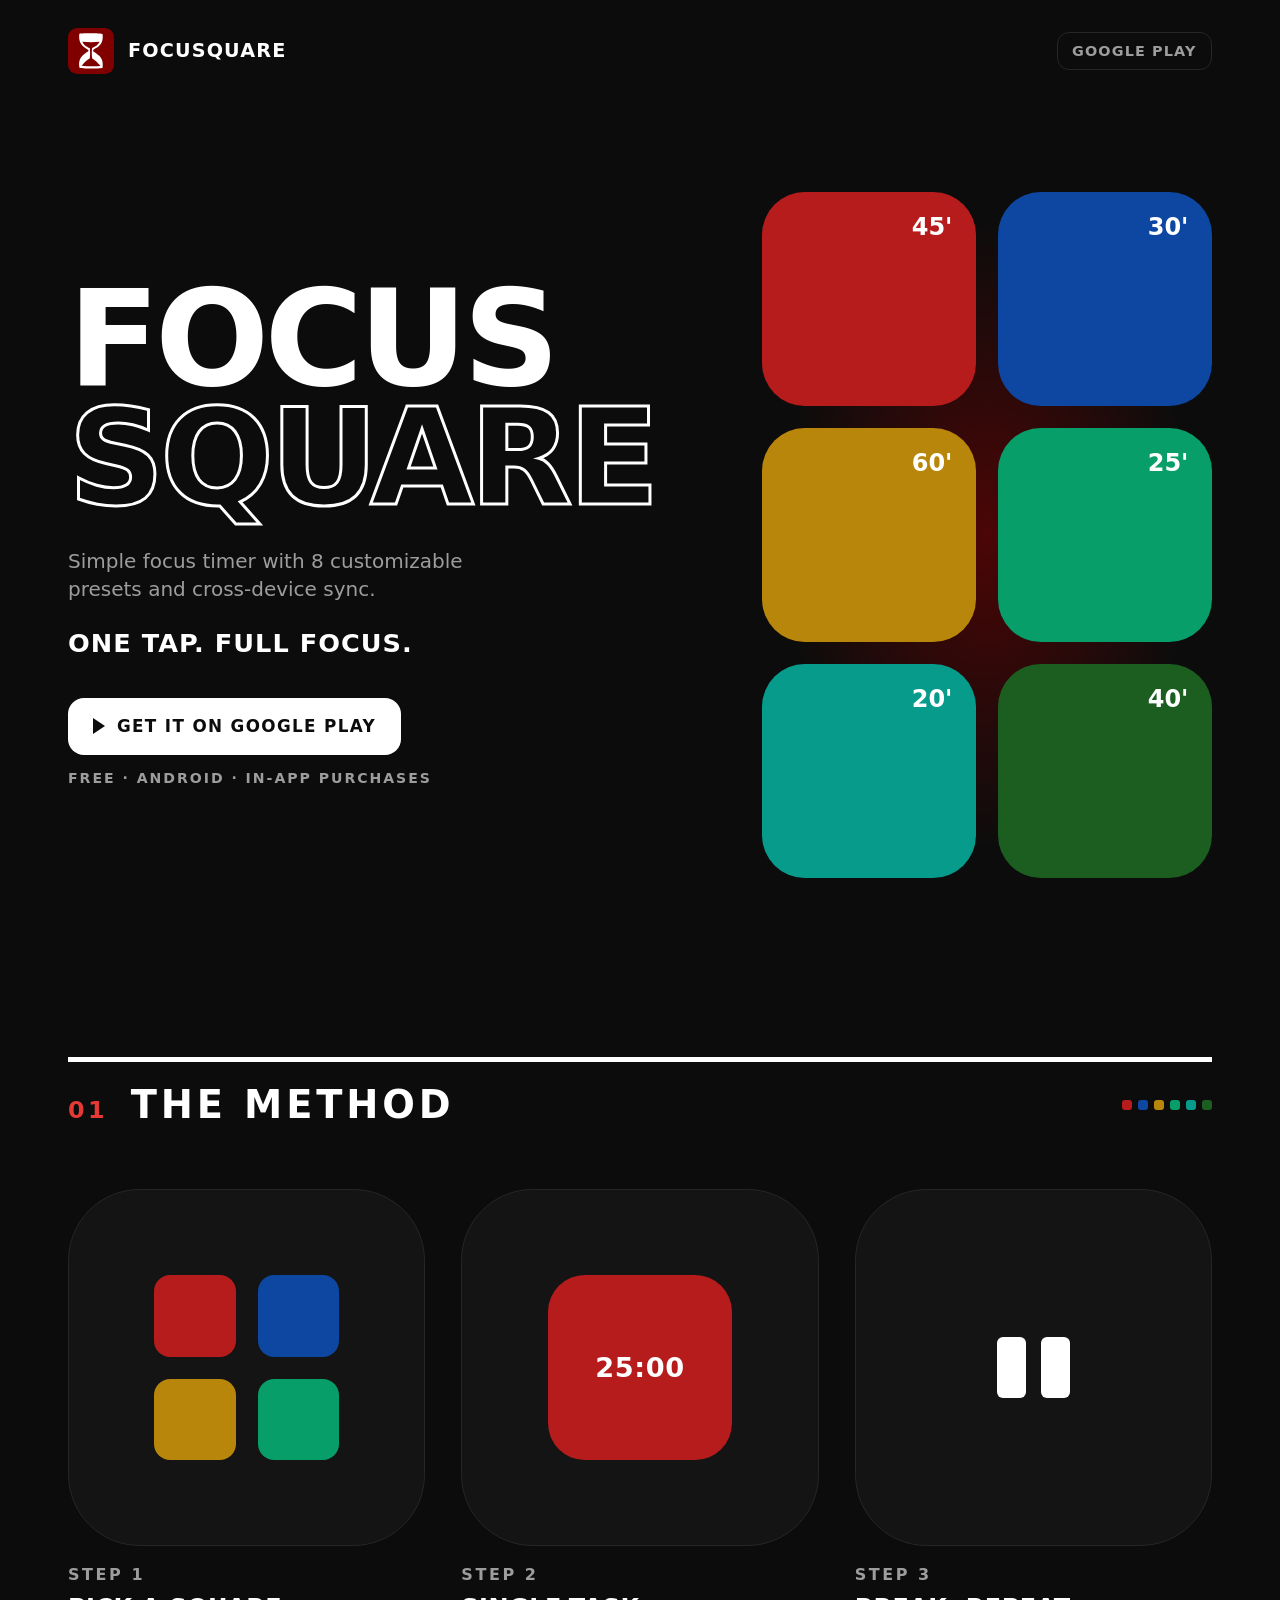
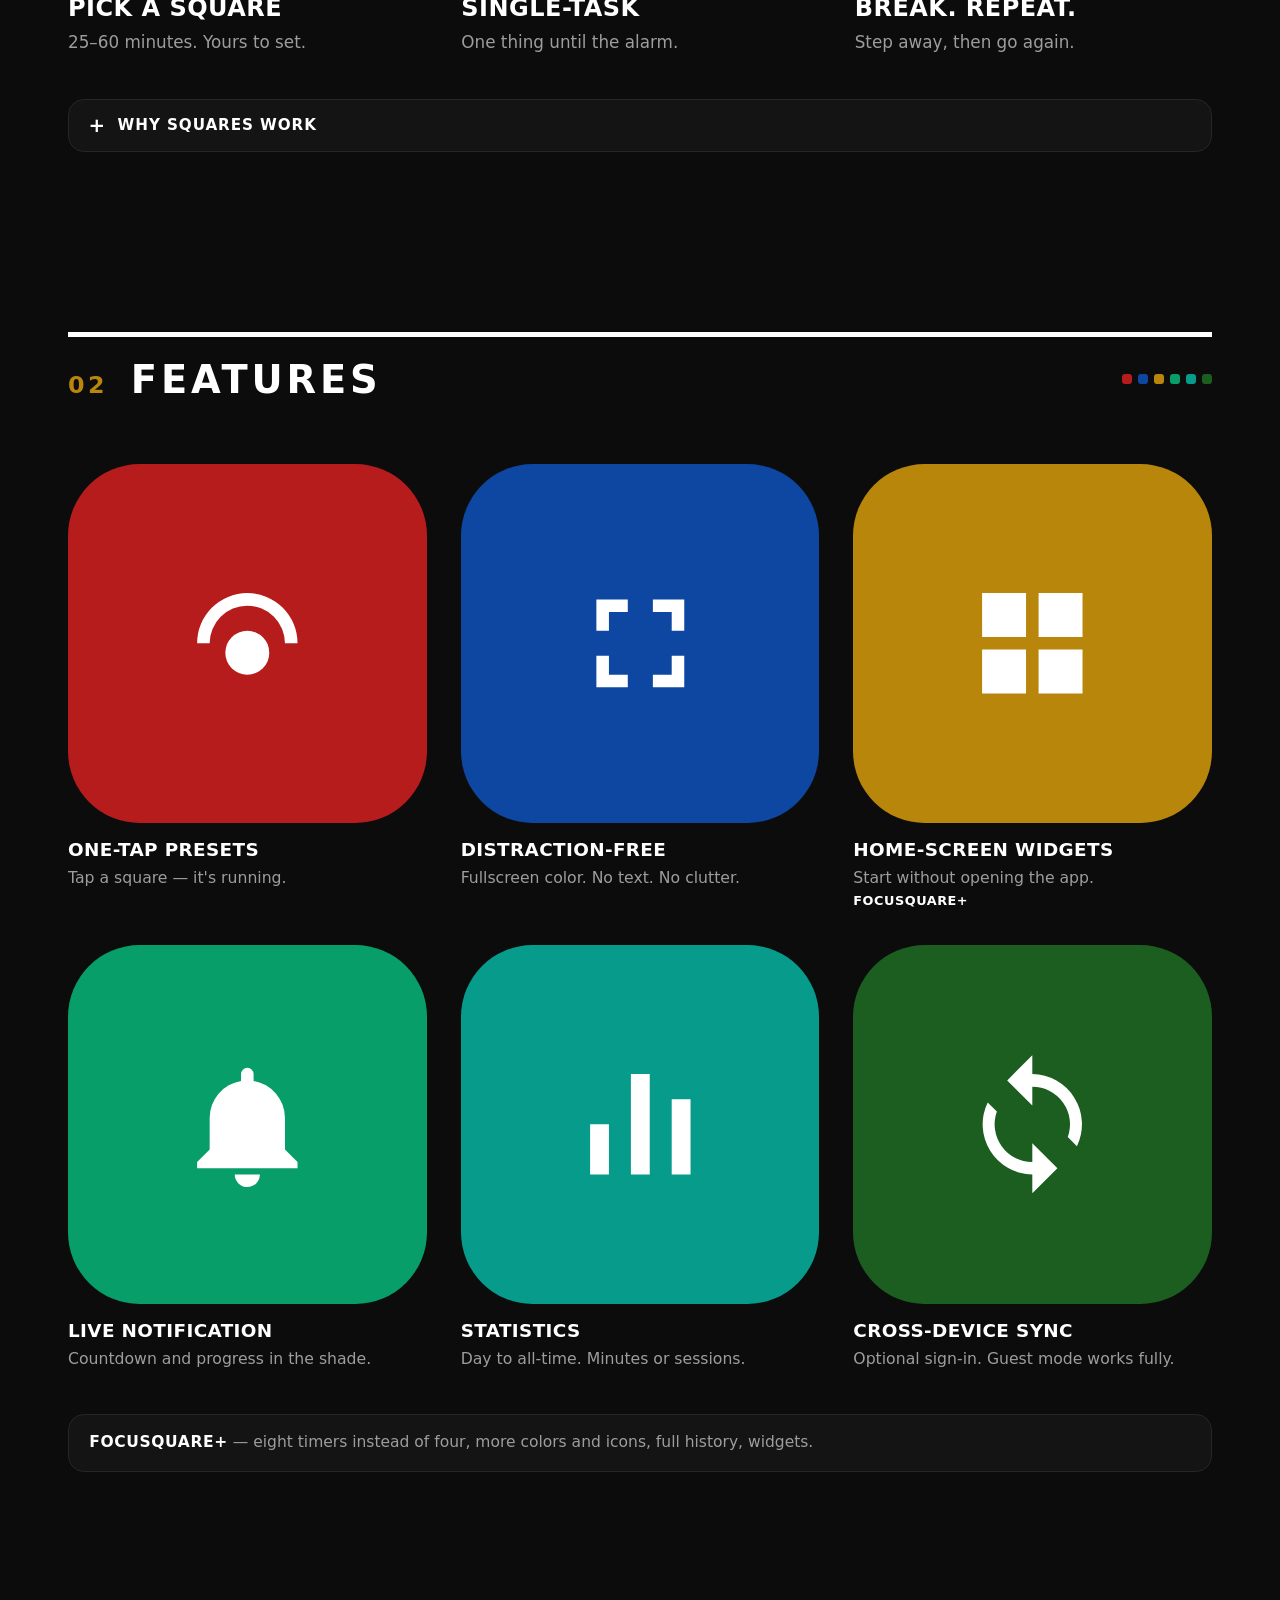
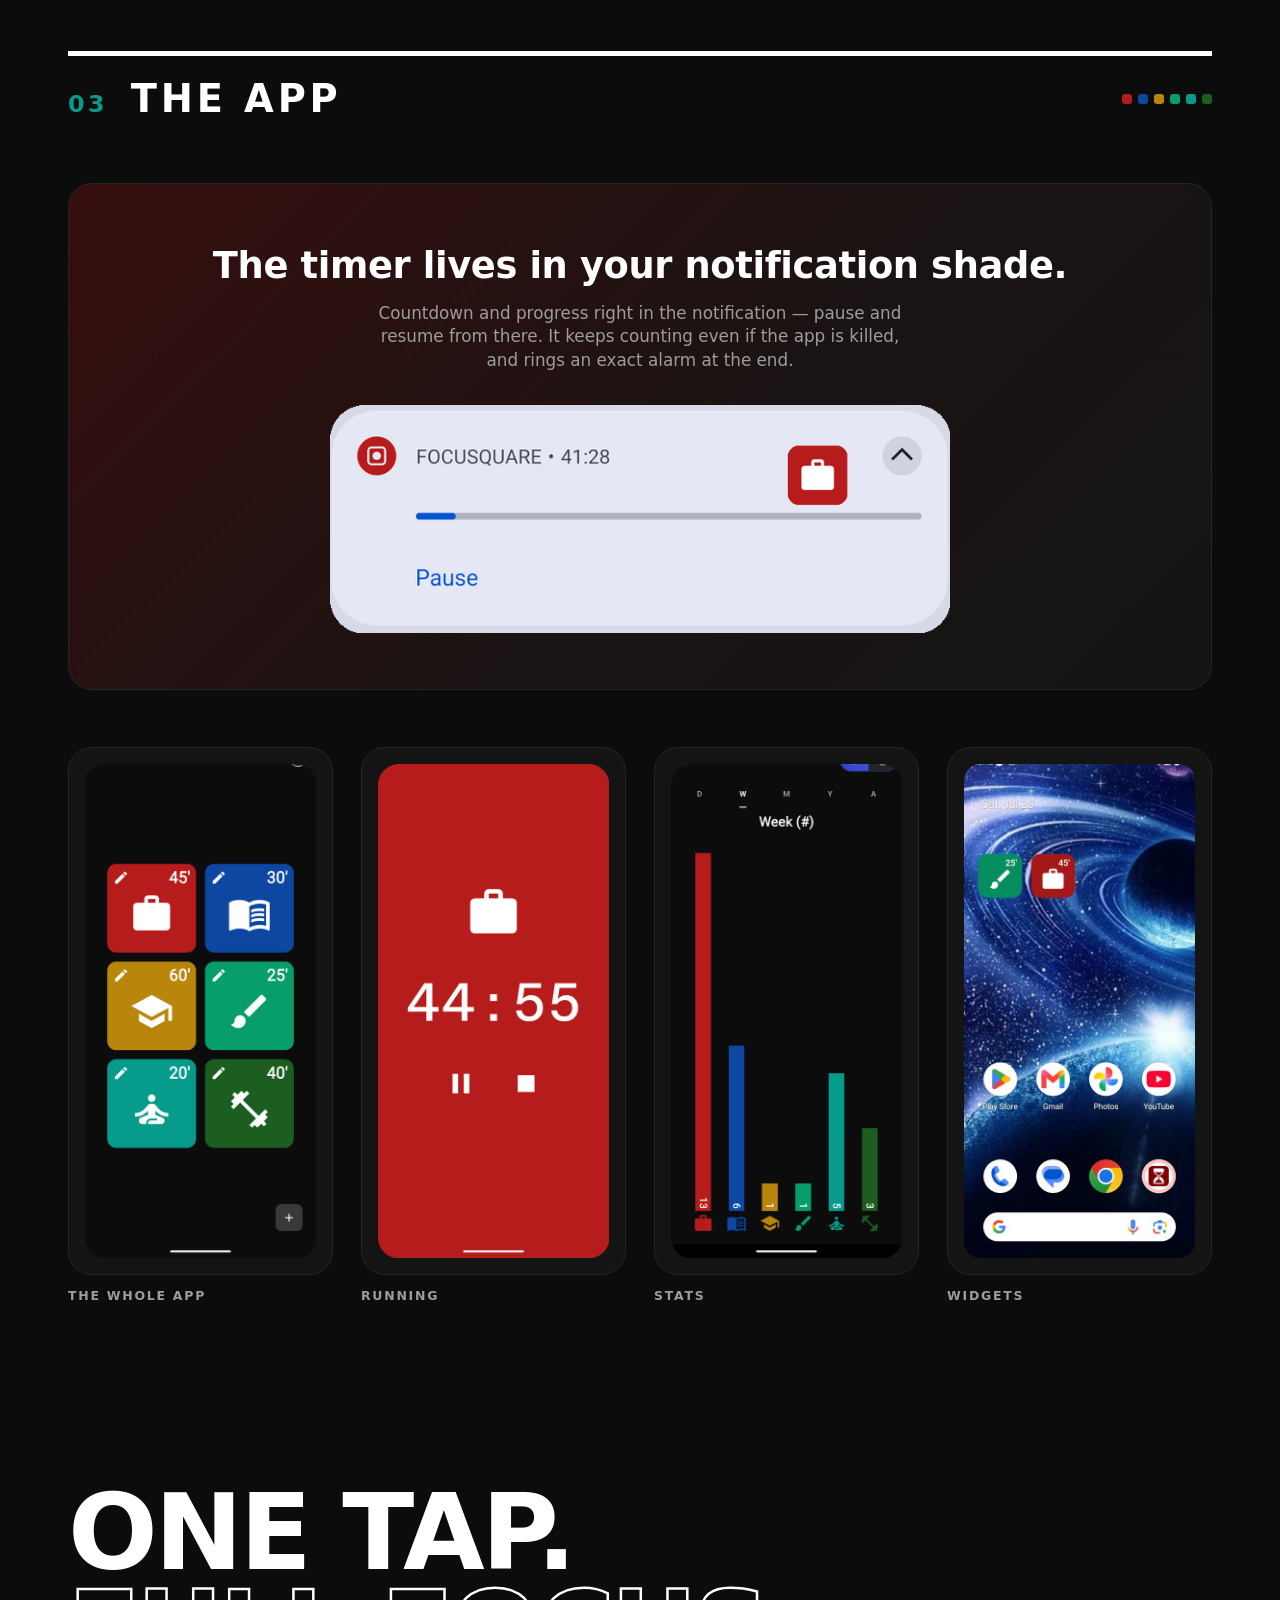
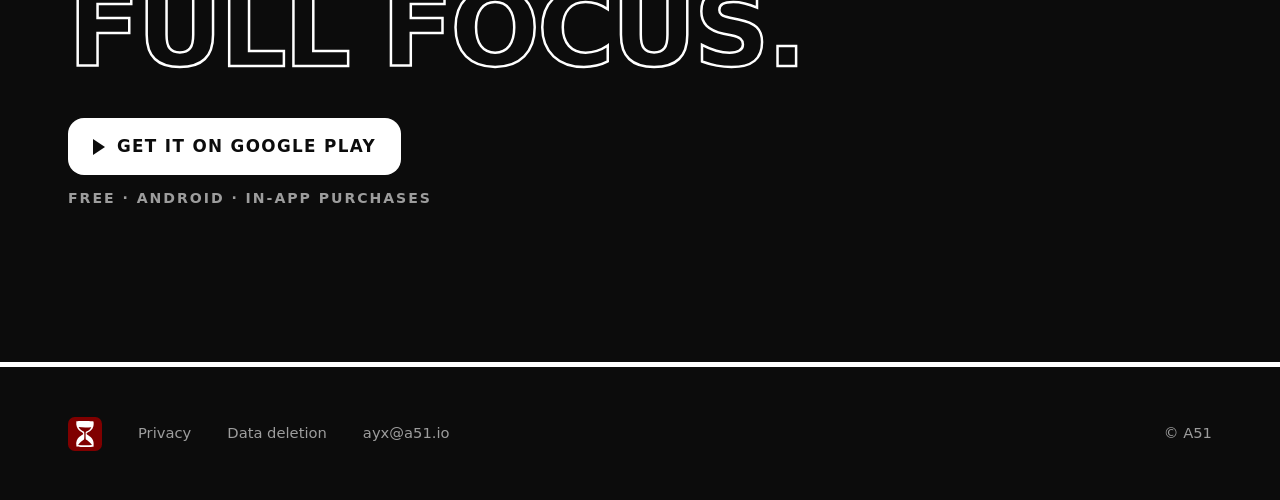
==== FOCUSQUARE/index.html @ 9d094fe7 "Add FOCUSQUARE landing page Dark, square-motif landing page at /FOCUSQUARE/: hero with the tile grid" ====
<!DOCTYPE html>
<html lang="en">
<head>
<meta charset="utf-8">
<meta name="viewport" content="width=device-width, initial-scale=1">
<title>FOCUSQUARE — focus timer</title>
<meta name="description" content="FOCUSQUARE — simple focus timer for Android with 8 customizable presets and cross-device sync. One tap. Full focus.">
<meta name="theme-color" content="#0C0C0C">
<meta property="og:title" content="FOCUSQUARE — focus timer">
<meta property="og:description" content="Simple focus timer with 8 customizable presets and cross-device sync. One tap. Full focus.">
<meta property="og:type" content="website">
<meta property="og:url" content="https://a51.io/FOCUSQUARE/">
<link rel="icon" href="FOCUSQUARE.svg">
<style>
:root{
  --bg:#0C0C0C;
  --maroon:#800000;
  --red:#B71C1C;
  --blue:#0D47A1;
  --gold:#B8860B;
  --green:#079E69;
  --teal:#079B8C;
  --dgreen:#1B5E20;
  --white:#FFFFFF;
  --gray:#9D9D9D;
  --line:#262626;
  --panel:#141414;
  --r:20%;
}
*{margin:0;padding:0;box-sizing:border-box}
html{scroll-behavior:smooth}
@media (prefers-reduced-motion:reduce){html{scroll-behavior:auto}}
html,body{overflow-x:hidden;overflow-x:clip}
body{
  background:var(--bg);
  color:var(--white);
  font-family:-apple-system,"Segoe UI",system-ui,Roboto,"Helvetica Neue",Arial,sans-serif;
  line-height:1.4;
  -webkit-font-smoothing:antialiased;
}
img{display:block;max-width:100%;height:auto}
a{color:inherit}
a:focus-visible,summary:focus-visible{outline:3px solid var(--white);outline-offset:3px;border-radius:4px}
.wrap{max-width:1240px;margin-inline:auto;padding-inline:clamp(20px,5vw,48px)}

/* ---------- header ---------- */
.top{display:flex;align-items:center;gap:14px;padding-block:clamp(16px,2.5vw,28px)}
.top img{width:clamp(38px,4vw,46px);height:auto}
.top .name{font-weight:900;letter-spacing:.06em;font-size:clamp(1rem,2vw,1.2rem)}
.top .toplink{margin-left:auto;color:var(--gray);text-decoration:none;font-weight:700;font-size:.9rem;letter-spacing:.08em;text-transform:uppercase;border:1px solid var(--line);border-radius:12px;padding:.55em 1em;white-space:nowrap}
.top .toplink:hover{color:var(--white);border-color:var(--white)}

/* ---------- hero ---------- */
.hero{display:grid;grid-template-columns:minmax(0,7fr) minmax(0,5fr);gap:clamp(28px,5vw,72px);align-items:center;padding-block:clamp(40px,7vw,110px)}
.hero h1{font-size:clamp(3.4rem,10.5vw,8.6rem);font-weight:900;line-height:.88;letter-spacing:-.035em;text-transform:uppercase}
.hero h1 .hollow{color:var(--white)}
@supports ((-webkit-text-stroke:2px #fff)){
  .hero h1 .hollow{color:transparent;-webkit-text-stroke:clamp(1.5px,.28vw,3px) var(--white)}
}
.tag{margin-top:clamp(18px,2.6vw,30px);color:var(--gray);font-size:clamp(1rem,1.6vw,1.25rem);max-width:34ch}
.pitch{margin-top:.9em;font-weight:900;text-transform:uppercase;letter-spacing:.04em;font-size:clamp(1.15rem,2.2vw,1.6rem)}
.play{display:inline-flex;align-items:center;gap:.7em;margin-top:clamp(22px,3vw,36px);background:var(--white);color:#0C0C0C;text-decoration:none;font-weight:900;text-transform:uppercase;letter-spacing:.08em;font-size:clamp(.92rem,1.4vw,1.05rem);padding:1em 1.5em;border-radius:16px}
.play .tri{width:0;height:0;border-left:.75em solid #0C0C0C;border-top:.48em solid transparent;border-bottom:.48em solid transparent}
.play:hover{background:var(--red);color:var(--white)}
.play:hover .tri{border-left-color:var(--white)}
.free{margin-top:14px;color:var(--gray);font-size:.88rem;letter-spacing:.14em;text-transform:uppercase;font-weight:700}

.hero-art{position:relative;display:grid;grid-template-columns:1fr 1fr;gap:clamp(12px,1.8vw,22px)}
.hero-art::before{content:"";position:absolute;inset:-14%;background:radial-gradient(closest-side,rgba(128,0,0,.55),transparent 72%);z-index:-1;pointer-events:none}
.hero-art .hsq{position:relative;aspect-ratio:1;border-radius:var(--r)}
.hero-art .hsq span{position:absolute;top:9%;right:11%;font-weight:800;font-size:clamp(1.2rem,2vw,1.5rem)}

/* generic colored square */
.c-red{background:var(--red)} .c-blue{background:var(--blue)} .c-gold{background:var(--gold)}
.c-green{background:var(--green)} .c-teal{background:var(--teal)} .c-dgreen{background:var(--dgreen)}
.c-maroon{background:var(--maroon)}

/* ---------- section kicker ---------- */
section{padding-block:clamp(48px,7vw,104px)}
.kicker{display:flex;align-items:baseline;gap:.6em;border-top:5px solid var(--white);padding-top:16px;margin-bottom:clamp(30px,4.5vw,60px);font-weight:900;text-transform:uppercase;letter-spacing:.1em;font-size:clamp(1.5rem,3.4vw,2.4rem)}
.kicker .n{font-size:.62em;letter-spacing:.14em}
/* text-only red: the tile red fails contrast at numeral size on this bg */
.n-red{color:#E53935} .n-gold{color:var(--gold)} .n-teal{color:var(--teal)}
.ticks{margin-left:auto;display:flex;gap:6px;align-self:center}
.ticks i{width:10px;height:10px;border-radius:3px;display:block}

/* ---------- method ---------- */
.steps{list-style:none;display:grid;grid-template-columns:repeat(3,minmax(0,1fr));gap:clamp(18px,3vw,36px)}
.step .art{aspect-ratio:1;border-radius:var(--r);background:var(--panel);border:1px solid var(--line);display:grid;place-items:center;margin-bottom:18px}
.step .mini{display:grid;grid-template-columns:1fr 1fr;gap:12%;width:52%;aspect-ratio:1}
.step .mini i{display:block;border-radius:var(--r);aspect-ratio:1}
.step .solo{width:52%;aspect-ratio:1;border-radius:var(--r);display:grid;place-items:center;font-weight:800;font-size:clamp(1.1rem,2.2vw,1.7rem);letter-spacing:.02em}
.step .pause{display:flex;gap:18%;width:24%;aspect-ratio:1.4;align-items:stretch;justify-content:center}
.step .pause i{display:block;width:34%;background:var(--white);border-radius:6px}
.step .num{color:var(--gray);font-weight:900;font-size:clamp(.85rem,1.3vw,1rem);letter-spacing:.16em}
.step h3{font-weight:900;text-transform:uppercase;font-size:clamp(1.15rem,2vw,1.5rem);letter-spacing:.02em;margin-top:.2em}
.step p{color:var(--gray);font-size:clamp(.95rem,1.4vw,1.05rem);margin-top:.35em}

/* details */
details{border:1px solid var(--line);border-radius:16px;margin-top:clamp(26px,4vw,44px);background:var(--panel)}
details summary{list-style:none;cursor:pointer;display:flex;align-items:center;gap:.7em;font-weight:800;text-transform:uppercase;letter-spacing:.06em;font-size:.95rem;padding:1em 1.2em}
details summary::-webkit-details-marker{display:none}
details summary::before{content:"+" / "";font-weight:900;font-size:1.3em;line-height:1;width:1em;text-align:center;flex:none}
details[open] summary::before{content:"\2212" / ""}
details .dbody{padding:0 1.2em 1.2em 3em;color:#A9A9A9;font-size:.97rem;max-width:70ch}

/* ---------- features ---------- */
.tiles{list-style:none;display:grid;grid-template-columns:repeat(3,minmax(0,1fr));gap:clamp(18px,3vw,34px)}
.tiles .sq{aspect-ratio:1;border-radius:var(--r);display:grid;place-items:center}
.tiles .sq svg{width:42%;height:42%;fill:var(--white)}
.tiles h3{font-weight:900;text-transform:uppercase;font-size:clamp(1rem,1.5vw,1.15rem);letter-spacing:.02em;margin-top:14px}
.tiles p{color:var(--gray);font-size:clamp(.9rem,1.3vw,.98rem);margin-top:.3em}
.tiles p strong{color:var(--white);font-weight:900;letter-spacing:.04em;font-size:.82em}
@media (prefers-reduced-motion:no-preference){
  .tiles .sq,.hero-art .hsq{transition:transform .18s ease}
  .feat:hover .sq,.hero-art .hsq:hover{transform:translateY(-5px)}
}
.plus{margin-top:clamp(26px,4vw,44px);border:1px solid var(--line);border-radius:16px;background:var(--panel);padding:1.1em 1.3em;color:var(--gray);font-size:.97rem}
.plus strong{color:var(--white);font-weight:900;letter-spacing:.04em}

/* ---------- notification band ---------- */
.band{border-radius:24px;background:linear-gradient(135deg,rgba(128,0,0,.32),rgba(128,0,0,.06) 55%,transparent),var(--panel);border:1px solid var(--line);padding:clamp(28px,4.5vw,56px);text-align:center;margin-bottom:clamp(30px,4.5vw,60px)}
.band h3{font-size:clamp(1.5rem,3.2vw,2.3rem);font-weight:900;letter-spacing:-.01em}
.band p{color:var(--gray);margin-top:.6em;font-size:clamp(.95rem,1.4vw,1.05rem);max-width:52ch;margin-inline:auto}
.band img{max-width:620px;width:100%;margin:clamp(20px,3vw,32px) auto 0;border-radius:16px}

/* ---------- screens ---------- */
.shots{display:grid;grid-template-columns:repeat(4,minmax(0,1fr));gap:clamp(14px,2.4vw,28px);align-items:start}
figure{margin:0}
.shot .panelbox{background:var(--panel);border:1px solid var(--line);border-radius:24px;padding:clamp(10px,1.4vw,16px)}
.shot img{width:100%;border-radius:16px;aspect-ratio:480/1026;object-fit:cover}
.shot figcaption{color:var(--gray);font-weight:800;text-transform:uppercase;letter-spacing:.14em;font-size:.78rem;margin-top:12px}

/* ---------- cta ---------- */
.cta h2{font-size:clamp(2.6rem,8.5vw,6.6rem);font-weight:900;line-height:.92;letter-spacing:-.03em;text-transform:uppercase}
.cta h2 .hollow{color:var(--white)}
@supports ((-webkit-text-stroke:2px #fff)){
  .cta h2 .hollow{color:transparent;-webkit-text-stroke:clamp(1.5px,.24vw,2.5px) var(--white)}
}
.cta .play{margin-top:clamp(24px,3.4vw,40px)}

/* ---------- footer ---------- */
footer{border-top:5px solid var(--white);padding-block:clamp(28px,4vw,48px);margin-top:clamp(30px,5vw,70px)}
footer .frow{display:flex;flex-wrap:wrap;align-items:center;gap:18px clamp(20px,3vw,36px)}
footer img{width:34px;height:auto}
footer a{color:var(--gray);text-decoration:none;font-size:.92rem;display:inline-block;padding-block:.55em}
footer a:hover{color:var(--white);text-decoration:underline}
footer .copy{margin-left:auto;color:var(--gray);font-size:.92rem}

/* ---------- responsive ---------- */
@media (max-width:900px){
  .hero{grid-template-columns:1fr;padding-block:clamp(28px,6vw,60px)}
  .hero-art{grid-template-columns:repeat(3,1fr)}
  .steps{grid-template-columns:1fr;gap:26px}
  .step{display:grid;grid-template-columns:110px 1fr;gap:18px;align-items:center}
  .step .art{margin-bottom:0}
  .tiles{grid-template-columns:repeat(2,minmax(0,1fr))}
  .shots{grid-template-columns:repeat(2,minmax(0,1fr))}
  .ticks{display:none}
}
@media (max-width:420px){
  .top .toplink{display:none}
}
</style>
</head>
<body>

<header class="wrap top">
  <img src="FOCUSQUARE.svg" alt="" width="46" height="46">
  <span class="name">FOCUSQUARE</span>
  <a class="toplink" href="https://play.google.com/store/apps/details?id=io.a51.focusquare">Google&nbsp;Play</a>
</header>

<main>

  <section class="wrap hero" aria-label="Introduction">
    <div>
      <h1>Focus<br><span class="hollow">Square</span></h1>
      <p class="tag">Simple focus timer with 8 customizable presets and cross-device sync.</p>
      <p class="pitch">One tap. Full focus.</p>
      <a class="play" href="https://play.google.com/store/apps/details?id=io.a51.focusquare"><span class="tri" aria-hidden="true"></span>Get it on Google&nbsp;Play</a>
      <p class="free">Free &middot; Android &middot; In&#8209;app purchases</p>
    </div>
    <div class="hero-art" aria-hidden="true">
      <div class="hsq c-red"><span>45'</span></div>
      <div class="hsq c-blue"><span>30'</span></div>
      <div class="hsq c-gold"><span>60'</span></div>
      <div class="hsq c-green"><span>25'</span></div>
      <div class="hsq c-teal"><span>20'</span></div>
      <div class="hsq c-dgreen"><span>40'</span></div>
    </div>
  </section>

  <section class="wrap" aria-labelledby="k-method">
    <h2 class="kicker" id="k-method"><span class="n n-red">01</span> The method
      <span class="ticks" aria-hidden="true"><i class="c-red"></i><i class="c-blue"></i><i class="c-gold"></i><i class="c-green"></i><i class="c-teal"></i><i class="c-dgreen"></i></span>
    </h2>
    <ol class="steps">
      <li class="step">
        <div class="art" aria-hidden="true">
          <div class="mini"><i class="c-red"></i><i class="c-blue"></i><i class="c-gold"></i><i class="c-green"></i></div>
        </div>
        <div>
          <span class="num">STEP 1</span>
          <h3>Pick a square</h3>
          <p>25–60 minutes. Yours to set.</p>
        </div>
      </li>
      <li class="step">
        <div class="art" aria-hidden="true">
          <div class="solo c-red">25:00</div>
        </div>
        <div>
          <span class="num">STEP 2</span>
          <h3>Single-task</h3>
          <p>One thing until the alarm.</p>
        </div>
      </li>
      <li class="step">
        <div class="art" aria-hidden="true">
          <div class="pause"><i></i><i></i></div>
        </div>
        <div>
          <span class="num">STEP 3</span>
          <h3>Break. Repeat.</h3>
          <p>Step away, then go again.</p>
        </div>
      </li>
    </ol>
    <details>
      <summary>Why squares work</summary>
      <div class="dbody">
        <p>A fixed square turns "work on it" into a commitment you can actually finish, and the countdown gives the session a tangible end. That end is what protects deep work — one task owns the square, everything else waits. Each completed square is also a recorded win, and the record adds up.</p>
      </div>
    </details>
  </section>

  <section class="wrap" aria-labelledby="k-features">
    <h2 class="kicker" id="k-features"><span class="n n-gold">02</span> Features
      <span class="ticks" aria-hidden="true"><i class="c-red"></i><i class="c-blue"></i><i class="c-gold"></i><i class="c-green"></i><i class="c-teal"></i><i class="c-dgreen"></i></span>
    </h2>
    <ul class="tiles">
      <li class="feat">
        <div class="sq c-red"><svg viewBox="0 0 24 24" aria-hidden="true"><circle cx="12" cy="13.5" r="3.5"/><path d="M12 4a8 8 0 0 1 8 8h-2a6 6 0 0 0-12 0H4a8 8 0 0 1 8-8z"/></svg></div>
        <h3>One-tap presets</h3>
        <p>Tap a square — it's running.</p>
      </li>
      <li class="feat">
        <div class="sq c-blue"><svg viewBox="0 0 24 24" aria-hidden="true"><path d="M7 14H5v5h5v-2H7v-3zm-2-4h2V7h3V5H5v5zm12 7h-3v2h5v-5h-2v3zM14 5v2h3v3h2V5h-5z"/></svg></div>
        <h3>Distraction-free</h3>
        <p>Fullscreen color. No text. No clutter.</p>
      </li>
      <li class="feat">
        <div class="sq c-gold"><svg viewBox="0 0 24 24" aria-hidden="true"><path d="M4 4h7v7H4zM13 4h7v7h-7zM4 13h7v7H4zM13 13h7v7h-7z"/></svg></div>
        <h3>Home-screen widgets</h3>
        <p>Start without opening the app. <strong>FOCUSQUARE+</strong></p>
      </li>
      <li class="feat">
        <div class="sq c-green"><svg viewBox="0 0 24 24" aria-hidden="true"><path d="M12 22a2 2 0 0 0 2-2h-4a2 2 0 0 0 2 2zm6-6v-5a6 6 0 0 0-5-5.91V4a1 1 0 1 0-2 0v1.09A6 6 0 0 0 6 11v5l-2 2v1h16v-1l-2-2z"/></svg></div>
        <h3>Live notification</h3>
        <p>Countdown and progress in the shade.</p>
      </li>
      <li class="feat">
        <div class="sq c-teal"><svg viewBox="0 0 24 24" aria-hidden="true"><path d="M4 12h3v8H4zM10.5 4h3v16h-3zM17 8h3v12h-3z"/></svg></div>
        <h3>Statistics</h3>
        <p>Day to all-time. Minutes or sessions.</p>
      </li>
      <li class="feat">
        <div class="sq c-dgreen"><svg viewBox="0 0 24 24" aria-hidden="true"><path d="M12 4V1L8 5l4 4V6a6 6 0 0 1 5.65 8.03l1.46 1.46A8 8 0 0 0 12 4zm0 14a6 6 0 0 1-5.65-8.03L4.89 8.51A8 8 0 0 0 12 20v3l4-4-4-4v3z"/></svg></div>
        <h3>Cross-device sync</h3>
        <p>Optional sign-in. Guest mode works fully.</p>
      </li>
    </ul>
    <p class="plus"><strong>FOCUSQUARE+</strong> — eight timers instead of four, more colors and icons, full history, widgets.</p>
  </section>

  <section class="wrap" aria-labelledby="k-app">
    <h2 class="kicker" id="k-app"><span class="n n-teal">03</span> The app
      <span class="ticks" aria-hidden="true"><i class="c-red"></i><i class="c-blue"></i><i class="c-gold"></i><i class="c-green"></i><i class="c-teal"></i><i class="c-dgreen"></i></span>
    </h2>
    <div class="band">
      <h3>The timer lives in your notification&nbsp;shade.</h3>
      <p>Countdown and progress right in the notification — pause and resume from there. It keeps counting even if the app is killed, and rings an exact alarm at the end.</p>
      <img src="img/shot-notification.png" width="720" height="265" alt="Live notification with a 41:28 countdown, progress bar and a Pause action">
    </div>
    <div class="shots">
      <figure class="shot">
        <div class="panelbox"><img src="img/shot-grid.png" width="480" height="1026" alt="App home screen: six colored timer squares labeled 45, 30, 60, 25, 20 and 40 minutes" loading="lazy"></div>
        <figcaption>The whole app</figcaption>
      </figure>
      <figure class="shot">
        <div class="panelbox"><img src="img/shot-timer.png" width="480" height="1026" alt="Fullscreen running timer: 44:55 in white on solid red, with pause and stop buttons" loading="lazy"></div>
        <figcaption>Running</figcaption>
      </figure>
      <figure class="shot">
        <div class="panelbox"><img src="img/shot-stats.png" width="480" height="1026" alt="Weekly statistics: bar chart with one colored bar per timer, showing completed sessions" loading="lazy"></div>
        <figcaption>Stats</figcaption>
      </figure>
      <figure class="shot">
        <div class="panelbox"><img src="img/shot-widgets.jpg" width="480" height="1066" alt="Android home screen with two FOCUSQUARE widgets: a green 25-minute and a red 45-minute square" loading="lazy"></div>
        <figcaption>Widgets</figcaption>
      </figure>
    </div>
  </section>

  <section class="wrap cta" aria-label="Download">
    <h2>One tap.<br><span class="hollow">Full focus.</span></h2>
    <a class="play" href="https://play.google.com/store/apps/details?id=io.a51.focusquare"><span class="tri" aria-hidden="true"></span>Get it on Google&nbsp;Play</a>
    <p class="free">Free &middot; Android &middot; In&#8209;app purchases</p>
  </section>

</main>

<footer>
  <div class="wrap frow">
    <img src="FOCUSQUARE.svg" alt="FOCUSQUARE logo" width="34" height="34">
    <a href="privacy.html">Privacy</a>
    <a href="data_deletion.html">Data deletion</a>
    <a href="mailto:ayx@a51.io">ayx@a51.io</a>
    <span class="copy">© <a href="https://a51.io">A51</a></span>
  </div>
</footer>

</body>
</html>
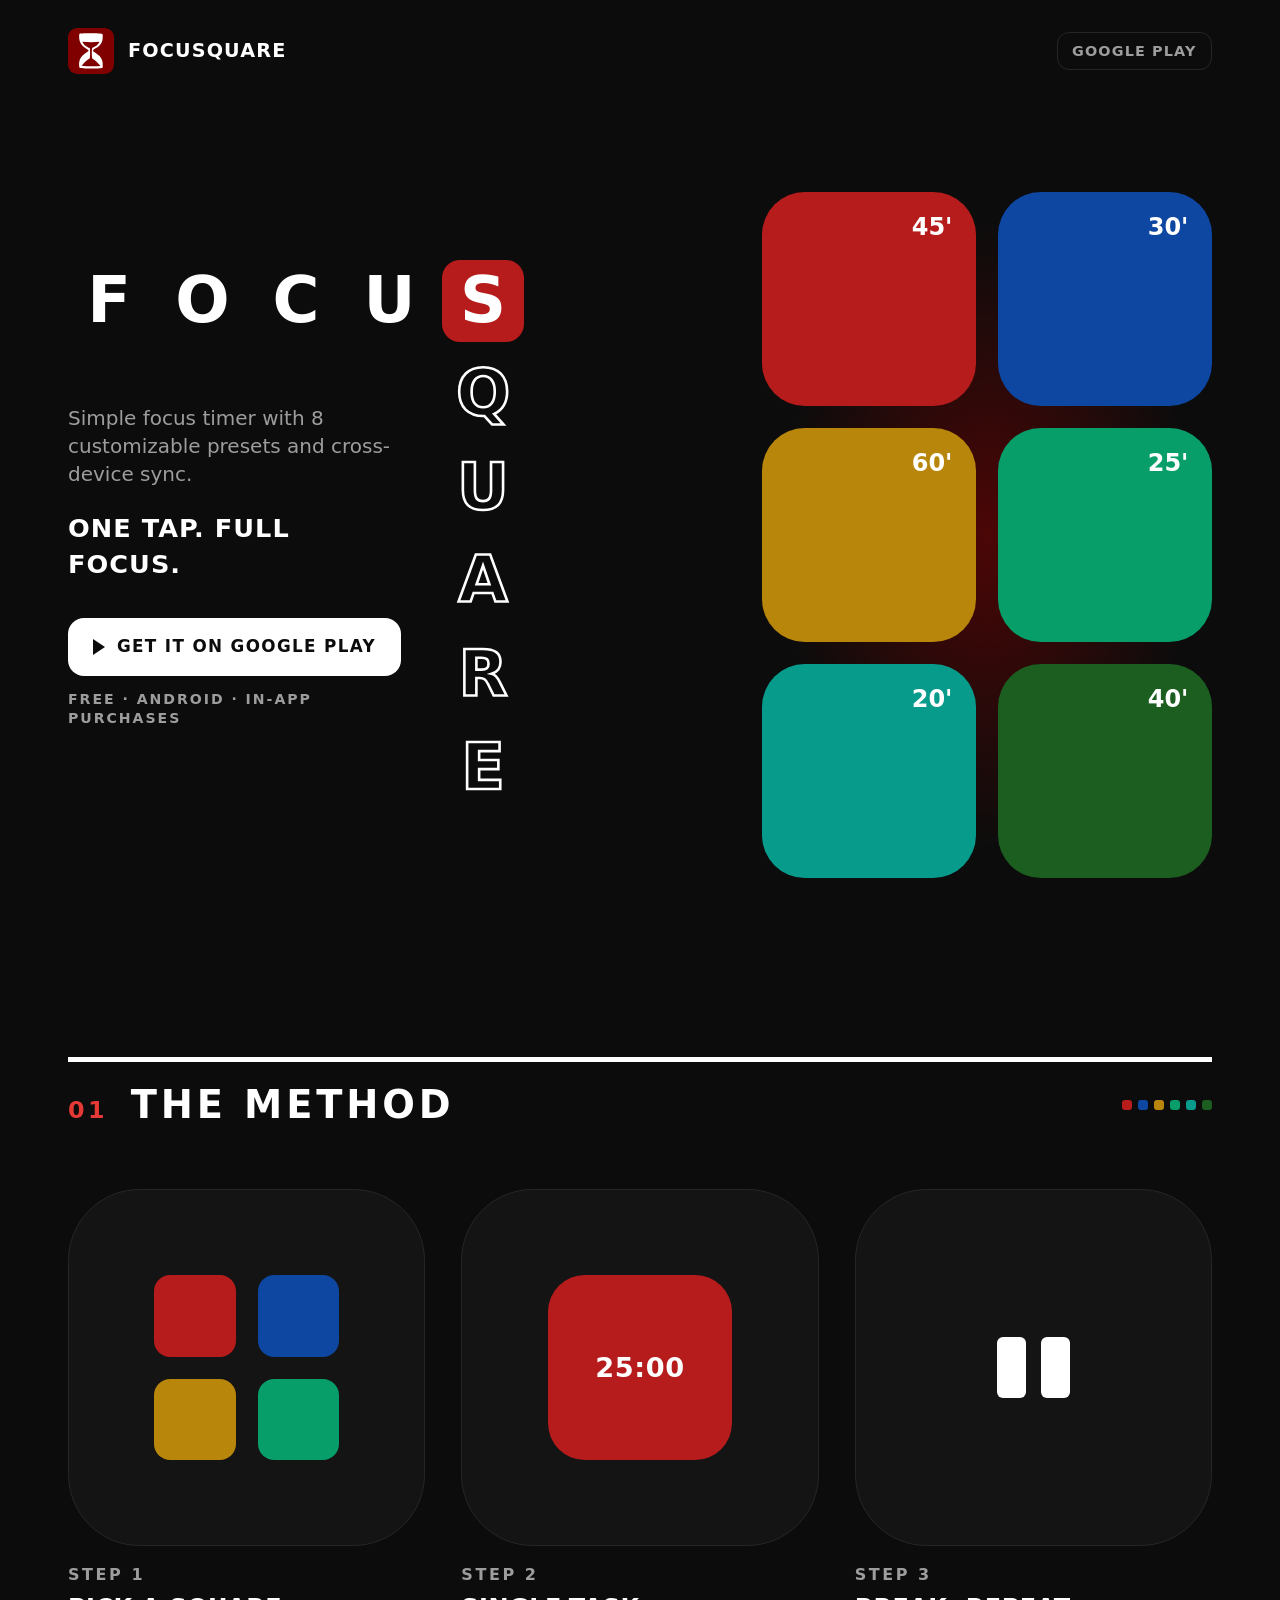
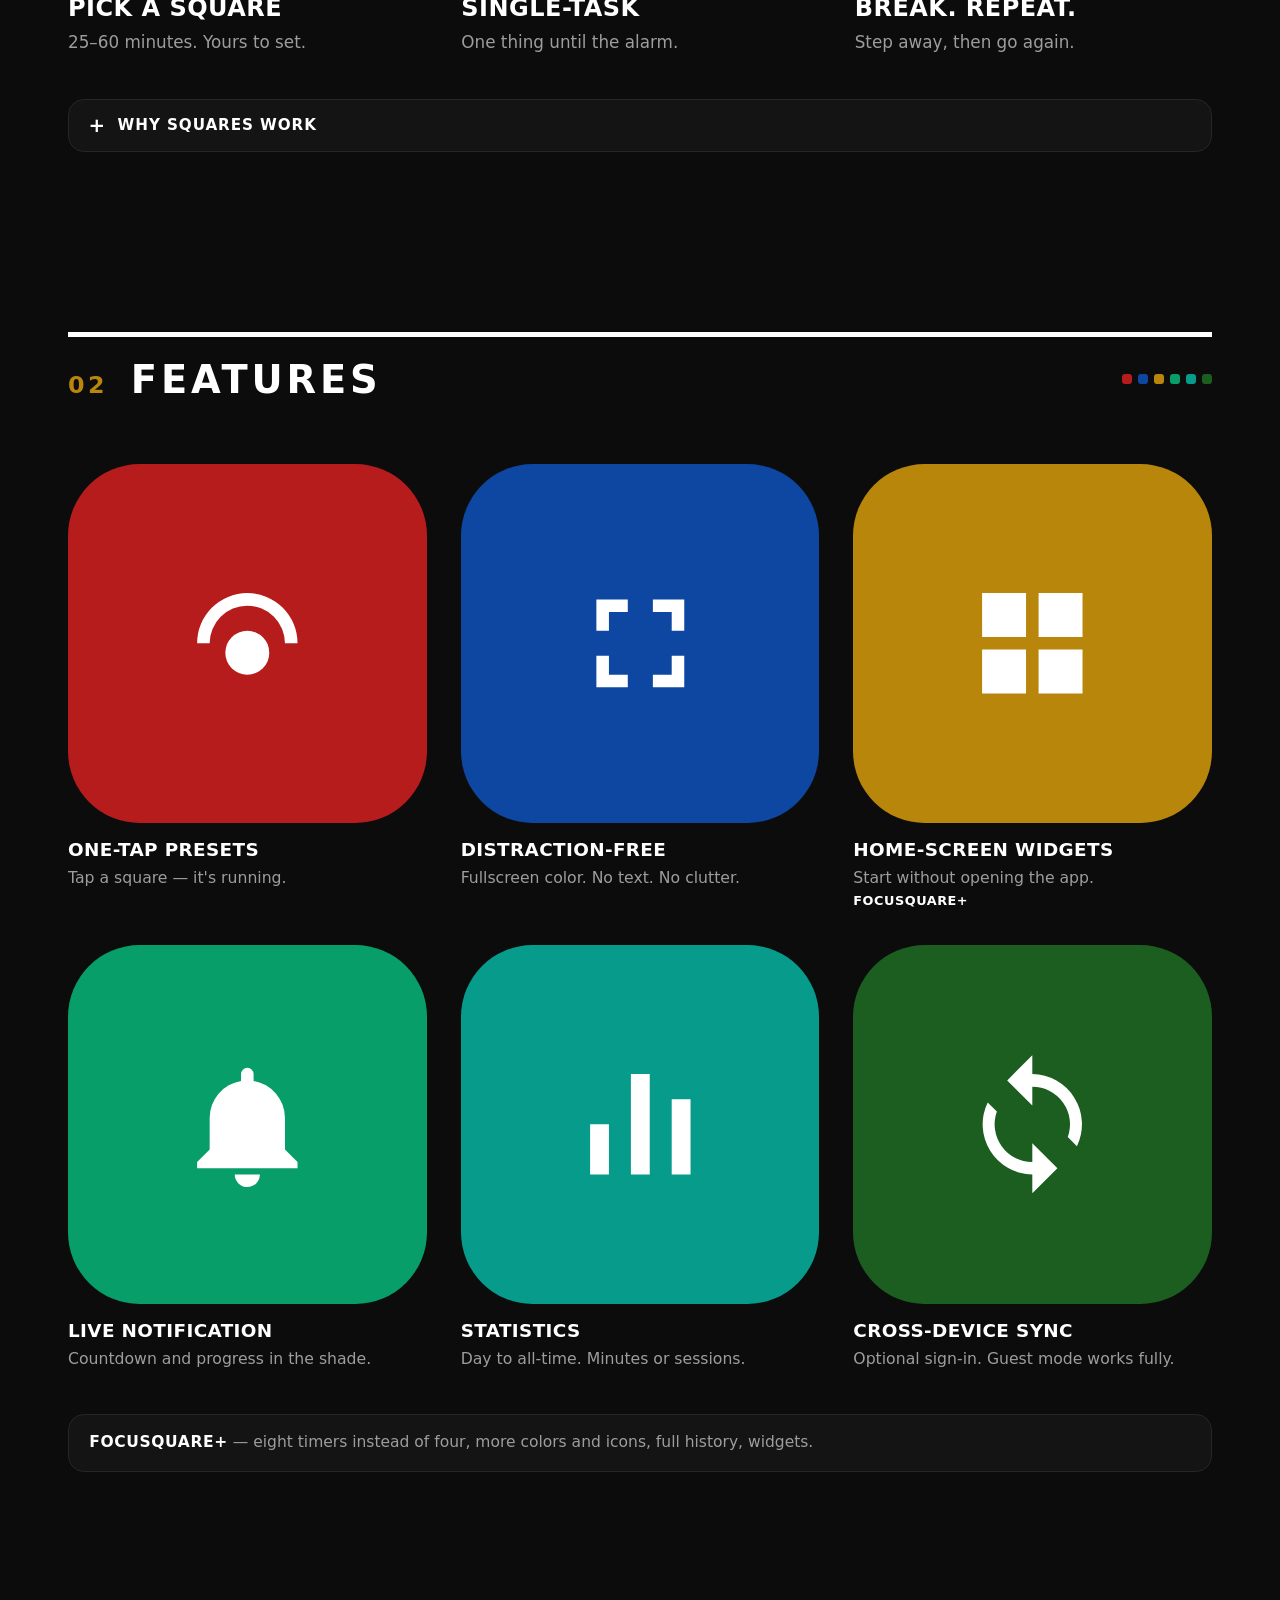
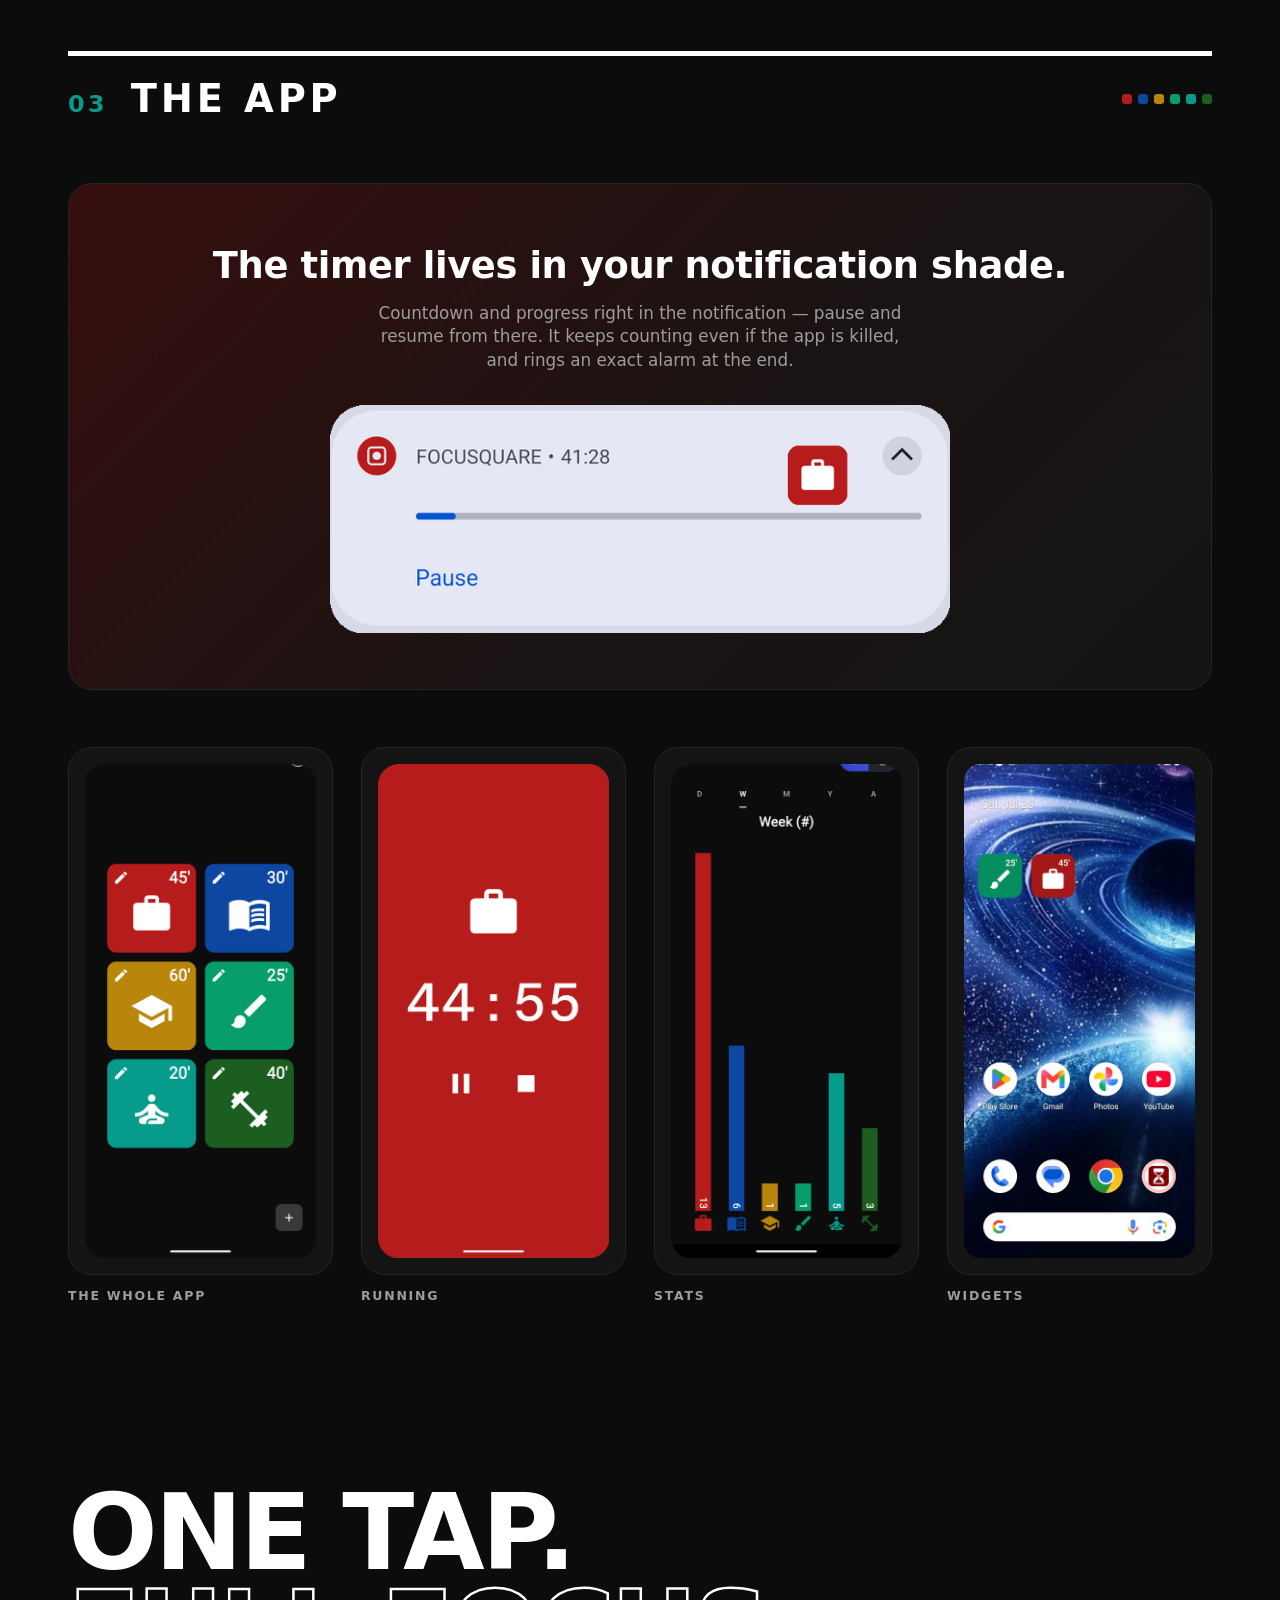
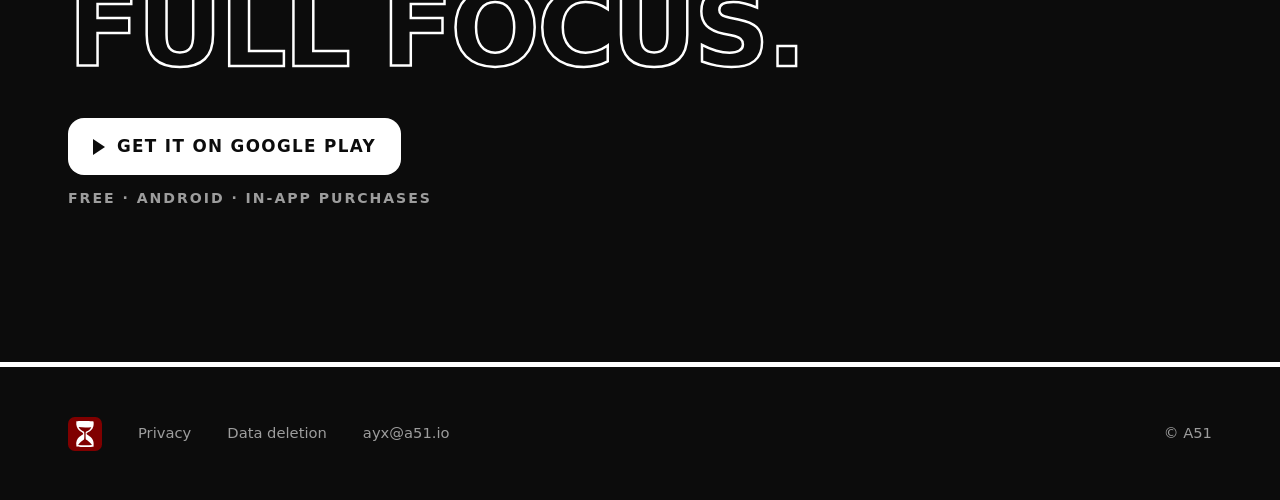
==== commit 744e8543: "Set the hero wordmark as a crossword: FOCUS across, SQUARE down The stacked FOCUS / SQUARE wordmark " ====
--- a/FOCUSQUARE/index.html
+++ b/FOCUSQUARE/index.html
@@ -52,11 +52,19 @@
 
 /* ---------- hero ---------- */
 .hero{display:grid;grid-template-columns:minmax(0,7fr) minmax(0,5fr);gap:clamp(28px,5vw,72px);align-items:center;padding-block:clamp(40px,7vw,110px)}
-.hero h1{font-size:clamp(3.4rem,10.5vw,8.6rem);font-weight:900;line-height:.88;letter-spacing:-.035em;text-transform:uppercase}
-.hero h1 .hollow{color:var(--white)}
+/* Crossword wordmark: FOCUS across, SQUARE down, sharing the S (in a red
+   app-style tile). The tagline and CTA fill the hole left of the vertical
+   word — .heroLeft owns the grid, the h1 contributes its letter cells via
+   display:contents, and .heroCopy occupies columns 1-4 under row 1. */
+.heroLeft{--cell:clamp(48px,7vw,82px);--cgap:clamp(6px,.9vw,12px);display:grid;grid-template-columns:repeat(5,var(--cell));grid-auto-rows:var(--cell);gap:var(--cgap)}
+.xword{display:contents}
+.xword b{font-weight:900;font-size:calc(var(--cell)*.78);line-height:1;display:grid;place-items:center;color:var(--white)}
+.xword .s{background:var(--red);border-radius:22%}
+.xword .q{grid-column:5}
 @supports ((-webkit-text-stroke:2px #fff)){
-  .hero h1 .hollow{color:transparent;-webkit-text-stroke:clamp(1.5px,.28vw,3px) var(--white)}
-}
+  .xword .q{color:transparent;-webkit-text-stroke:max(1.5px,calc(var(--cell)*.032)) var(--white)}
+}
+.heroCopy{grid-column:1/5;grid-row:2/7;align-self:start;padding-top:clamp(10px,1.6vw,26px);padding-right:clamp(8px,1.4vw,22px)}
 .tag{margin-top:clamp(18px,2.6vw,30px);color:var(--gray);font-size:clamp(1rem,1.6vw,1.25rem);max-width:34ch}
 .pitch{margin-top:.9em;font-weight:900;text-transform:uppercase;letter-spacing:.04em;font-size:clamp(1.15rem,2.2vw,1.6rem)}
 .play{display:inline-flex;align-items:center;gap:.7em;margin-top:clamp(22px,3vw,36px);background:var(--white);color:#0C0C0C;text-decoration:none;font-weight:900;text-transform:uppercase;letter-spacing:.08em;font-size:clamp(.92rem,1.4vw,1.05rem);padding:1em 1.5em;border-radius:16px}
@@ -150,6 +158,9 @@
 /* ---------- responsive ---------- */
 @media (max-width:900px){
   .hero{grid-template-columns:1fr;padding-block:clamp(28px,6vw,60px)}
+  /* Stacked hero: letter cells scale to the content width, so the copy
+     hole beside the vertical word stays wide enough to read in. */
+  .heroLeft{--cell:min(82px,calc((100vw - 2*clamp(20px,5vw,48px) - 4*var(--cgap))/5))}
   .hero-art{grid-template-columns:repeat(3,1fr)}
   .steps{grid-template-columns:1fr;gap:26px}
   .step{display:grid;grid-template-columns:110px 1fr;gap:18px;align-items:center}
@@ -174,12 +185,14 @@
 <main>
 
   <section class="wrap hero" aria-label="Introduction">
-    <div>
-      <h1>Focus<br><span class="hollow">Square</span></h1>
-      <p class="tag">Simple focus timer with 8 customizable presets and cross-device sync.</p>
-      <p class="pitch">One tap. Full focus.</p>
-      <a class="play" href="https://play.google.com/store/apps/details?id=io.a51.focusquare"><span class="tri" aria-hidden="true"></span>Get it on Google&nbsp;Play</a>
-      <p class="free">Free &middot; Android &middot; In&#8209;app purchases</p>
+    <div class="heroLeft">
+      <h1 class="xword" aria-label="FOCUSQUARE"><b aria-hidden="true">F</b><b aria-hidden="true">O</b><b aria-hidden="true">C</b><b aria-hidden="true">U</b><b class="s" aria-hidden="true">S</b><b class="q" aria-hidden="true">Q</b><b class="q" aria-hidden="true">U</b><b class="q" aria-hidden="true">A</b><b class="q" aria-hidden="true">R</b><b class="q" aria-hidden="true">E</b></h1>
+      <div class="heroCopy">
+        <p class="tag">Simple focus timer with 8 customizable presets and cross-device sync.</p>
+        <p class="pitch">One tap. Full focus.</p>
+        <a class="play" href="https://play.google.com/store/apps/details?id=io.a51.focusquare"><span class="tri" aria-hidden="true"></span>Get it on Google&nbsp;Play</a>
+        <p class="free">Free &middot; Android &middot; In&#8209;app purchases</p>
+      </div>
     </div>
     <div class="hero-art" aria-hidden="true">
       <div class="hsq c-red"><span>45'</span></div>
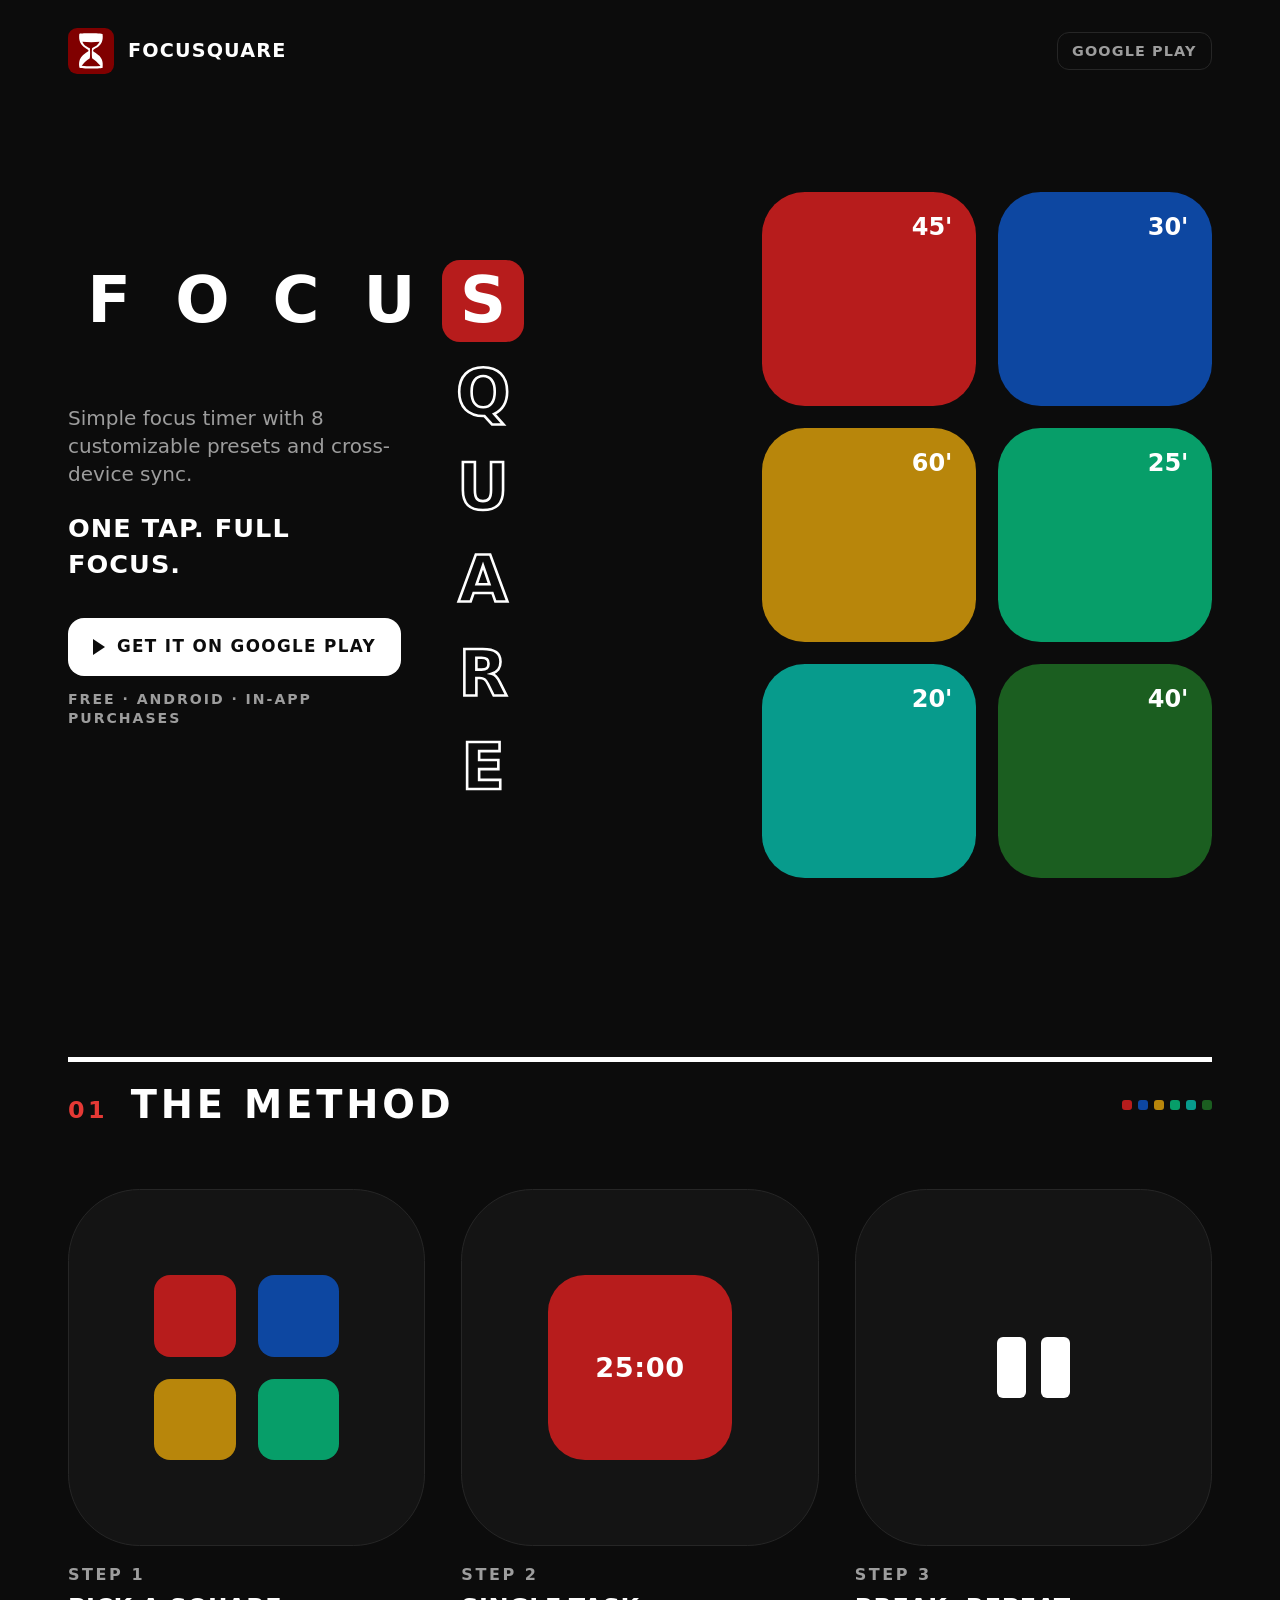
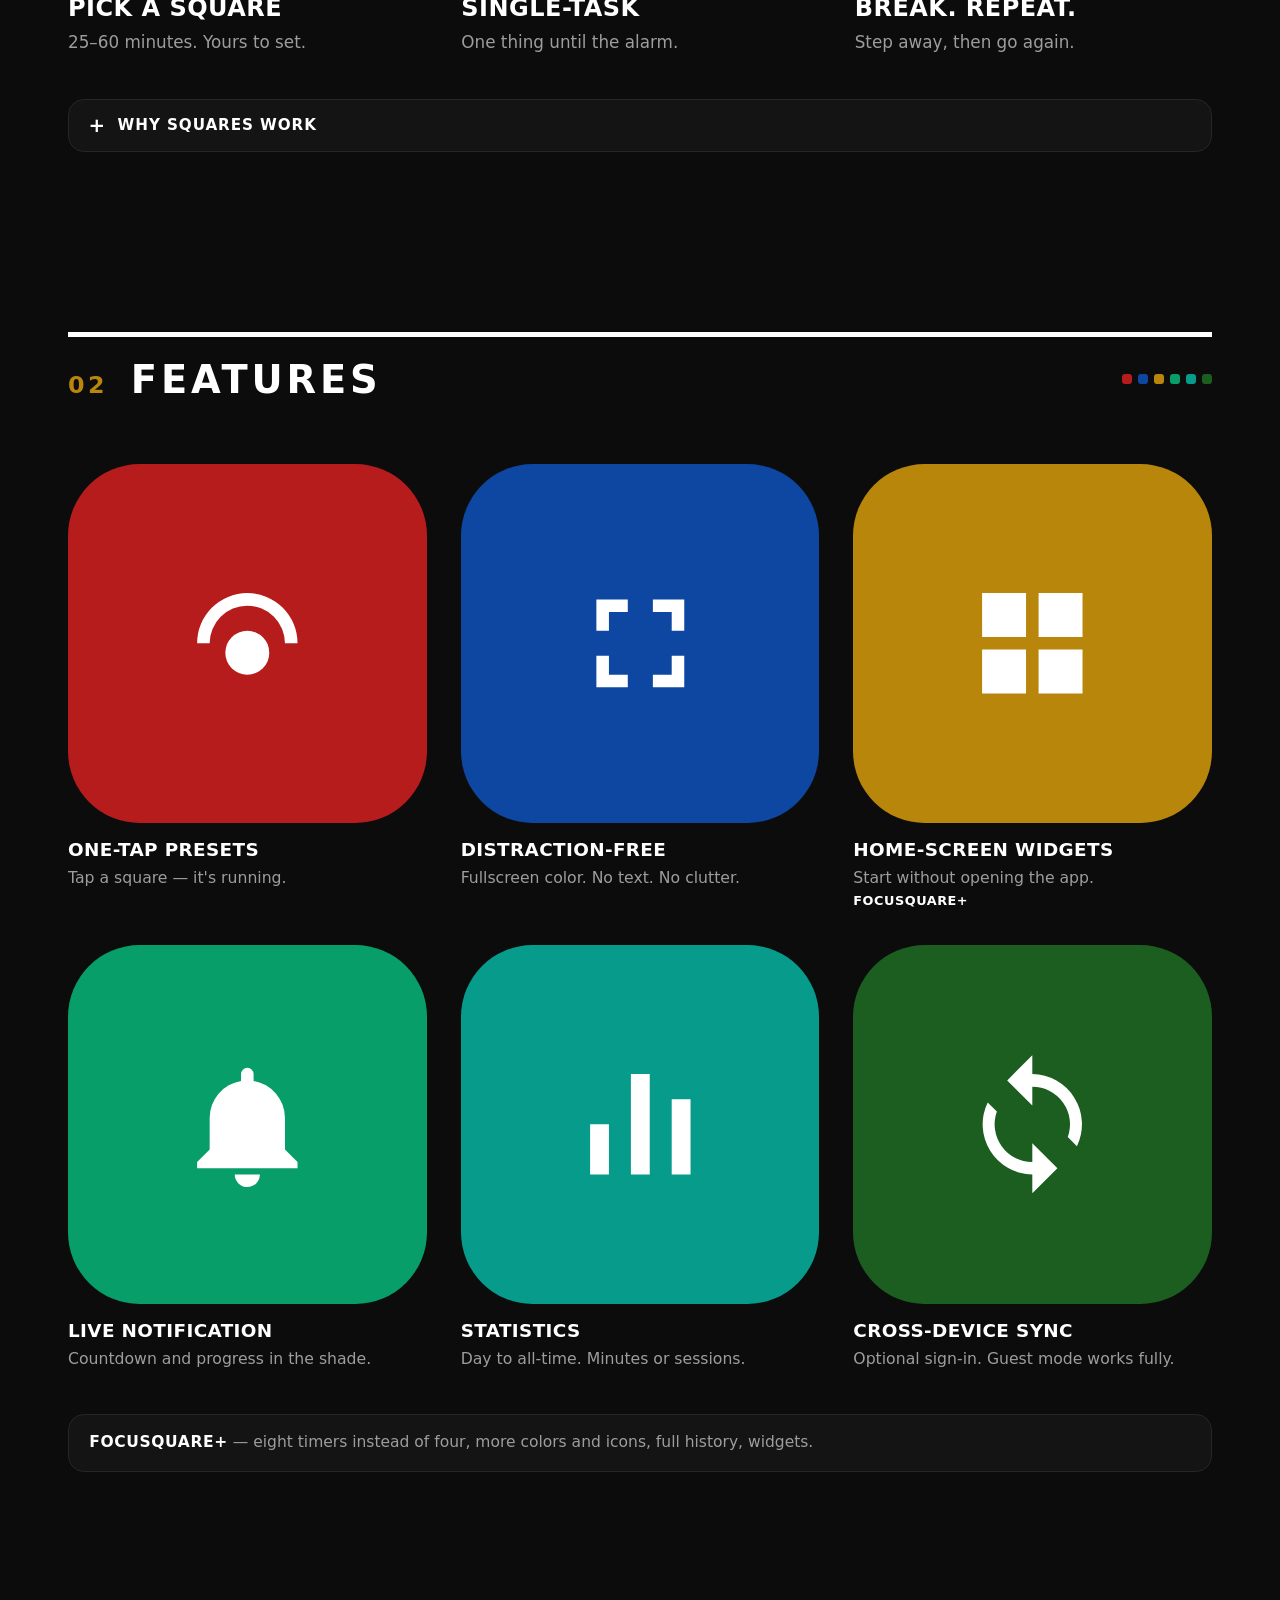
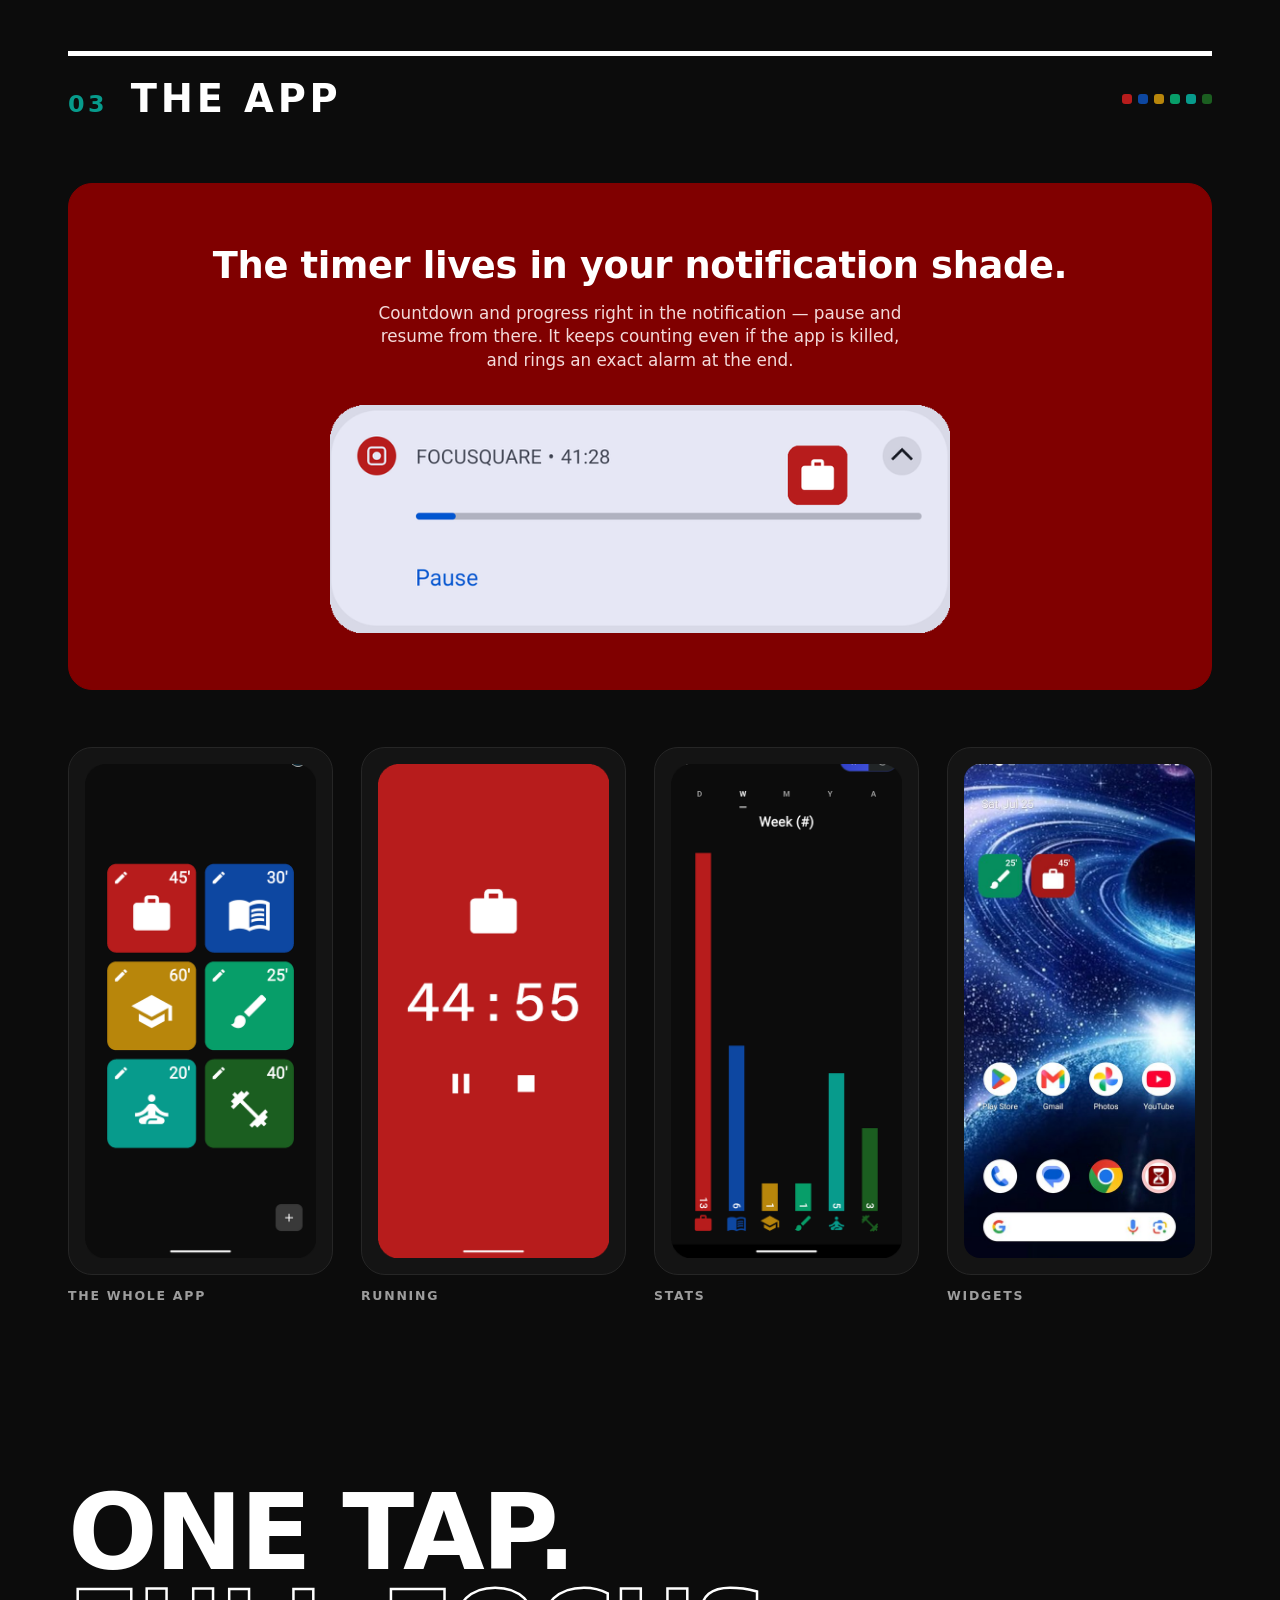
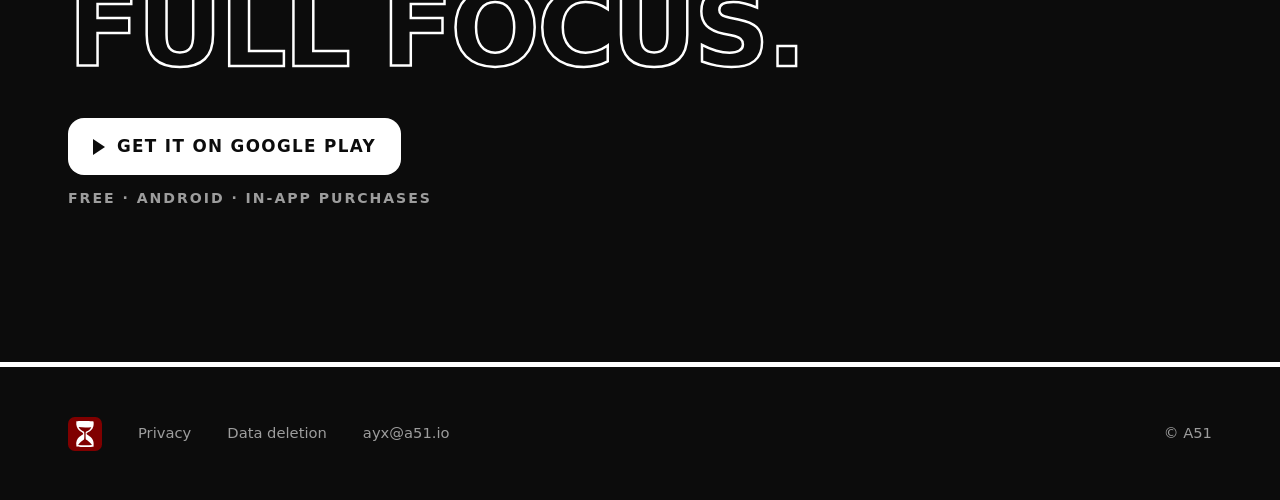
==== commit 6f511ace: "FOCUSQUARE: replace both gradients with flat colour The design is flat throughout, so the two gradie" ====
--- a/FOCUSQUARE/index.html
+++ b/FOCUSQUARE/index.html
@@ -74,7 +74,6 @@
 .free{margin-top:14px;color:var(--gray);font-size:.88rem;letter-spacing:.14em;text-transform:uppercase;font-weight:700}
 
 .hero-art{position:relative;display:grid;grid-template-columns:1fr 1fr;gap:clamp(12px,1.8vw,22px)}
-.hero-art::before{content:"";position:absolute;inset:-14%;background:radial-gradient(closest-side,rgba(128,0,0,.55),transparent 72%);z-index:-1;pointer-events:none}
 .hero-art .hsq{position:relative;aspect-ratio:1;border-radius:var(--r)}
 .hero-art .hsq span{position:absolute;top:9%;right:11%;font-weight:800;font-size:clamp(1.2rem,2vw,1.5rem)}
 
@@ -127,9 +126,9 @@
 .plus strong{color:var(--white);font-weight:900;letter-spacing:.04em}
 
 /* ---------- notification band ---------- */
-.band{border-radius:24px;background:linear-gradient(135deg,rgba(128,0,0,.32),rgba(128,0,0,.06) 55%,transparent),var(--panel);border:1px solid var(--line);padding:clamp(28px,4.5vw,56px);text-align:center;margin-bottom:clamp(30px,4.5vw,60px)}
+.band{border-radius:24px;background:var(--maroon);border:1px solid var(--maroon);padding:clamp(28px,4.5vw,56px);text-align:center;margin-bottom:clamp(30px,4.5vw,60px)}
 .band h3{font-size:clamp(1.5rem,3.2vw,2.3rem);font-weight:900;letter-spacing:-.01em}
-.band p{color:var(--gray);margin-top:.6em;font-size:clamp(.95rem,1.4vw,1.05rem);max-width:52ch;margin-inline:auto}
+.band p{color:#F3DADA;margin-top:.6em;font-size:clamp(.95rem,1.4vw,1.05rem);max-width:52ch;margin-inline:auto}
 .band img{max-width:620px;width:100%;margin:clamp(20px,3vw,32px) auto 0;border-radius:16px}
 
 /* ---------- screens ---------- */
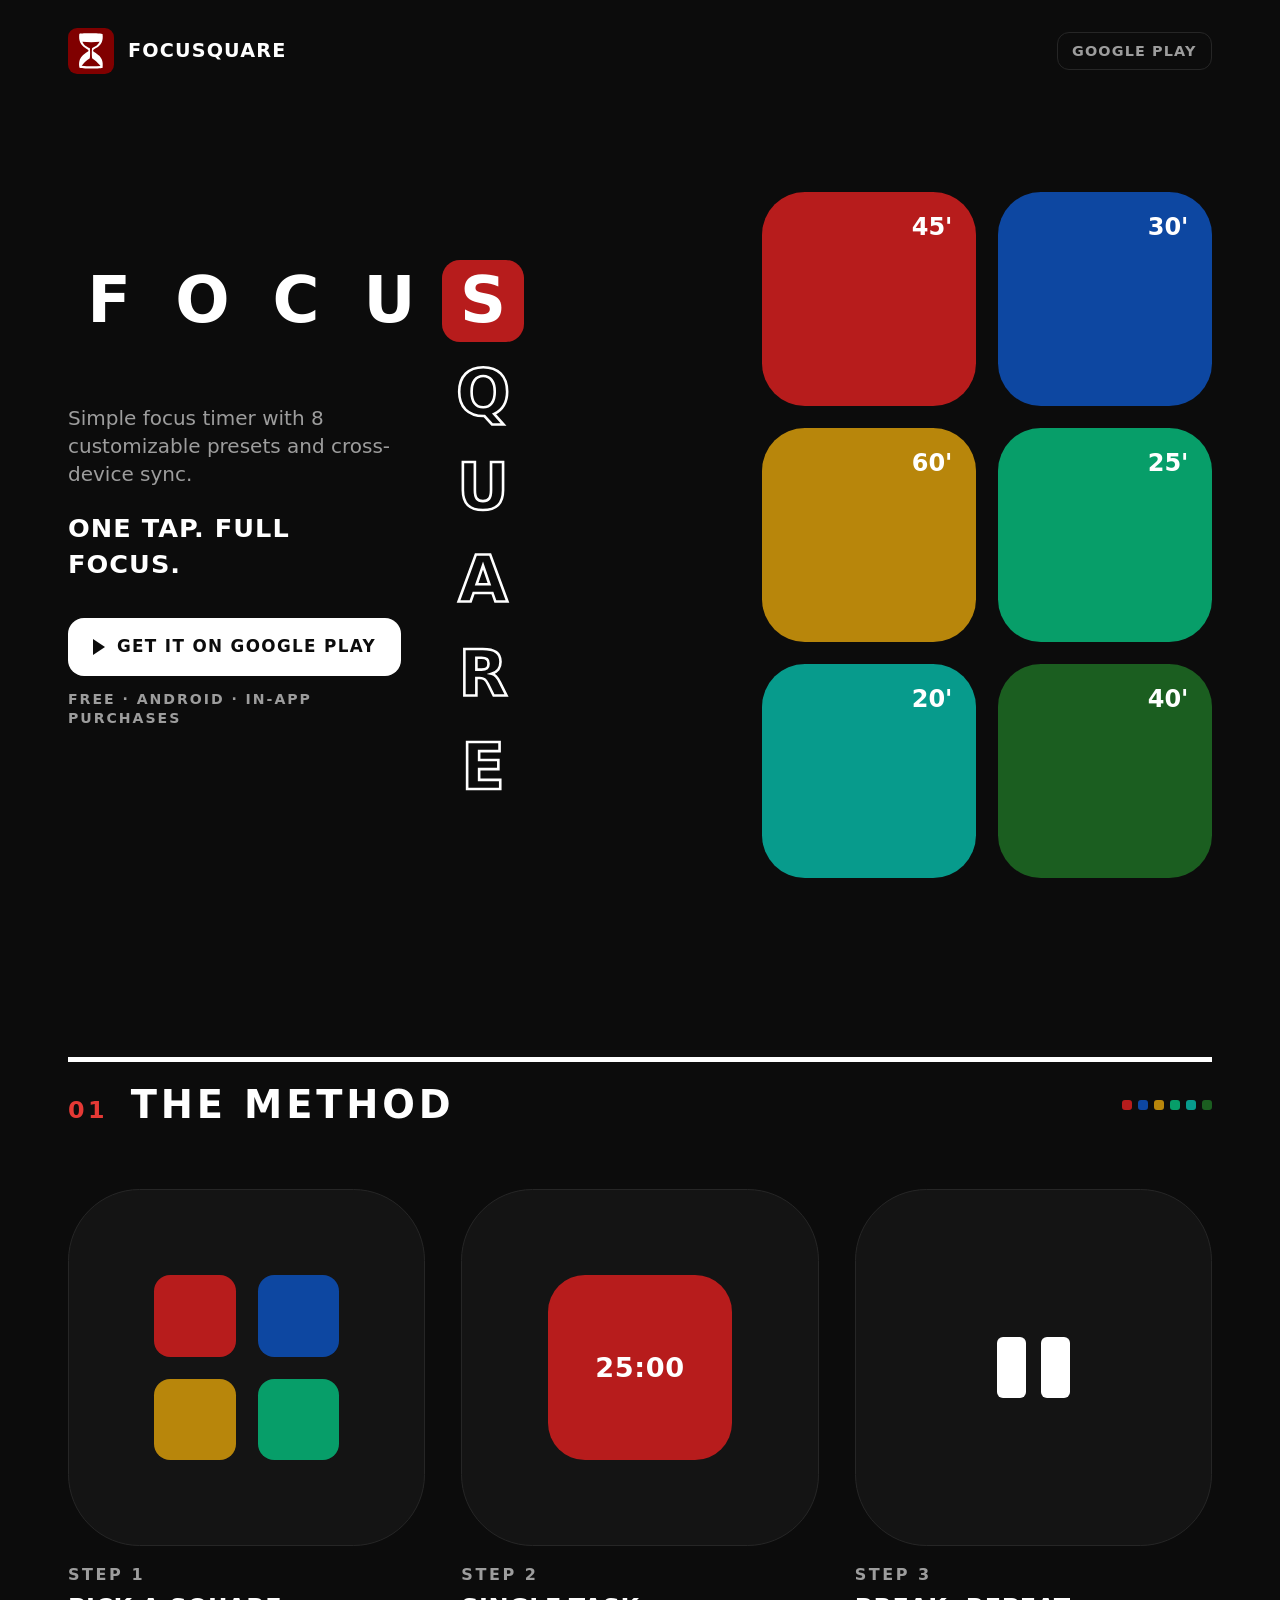
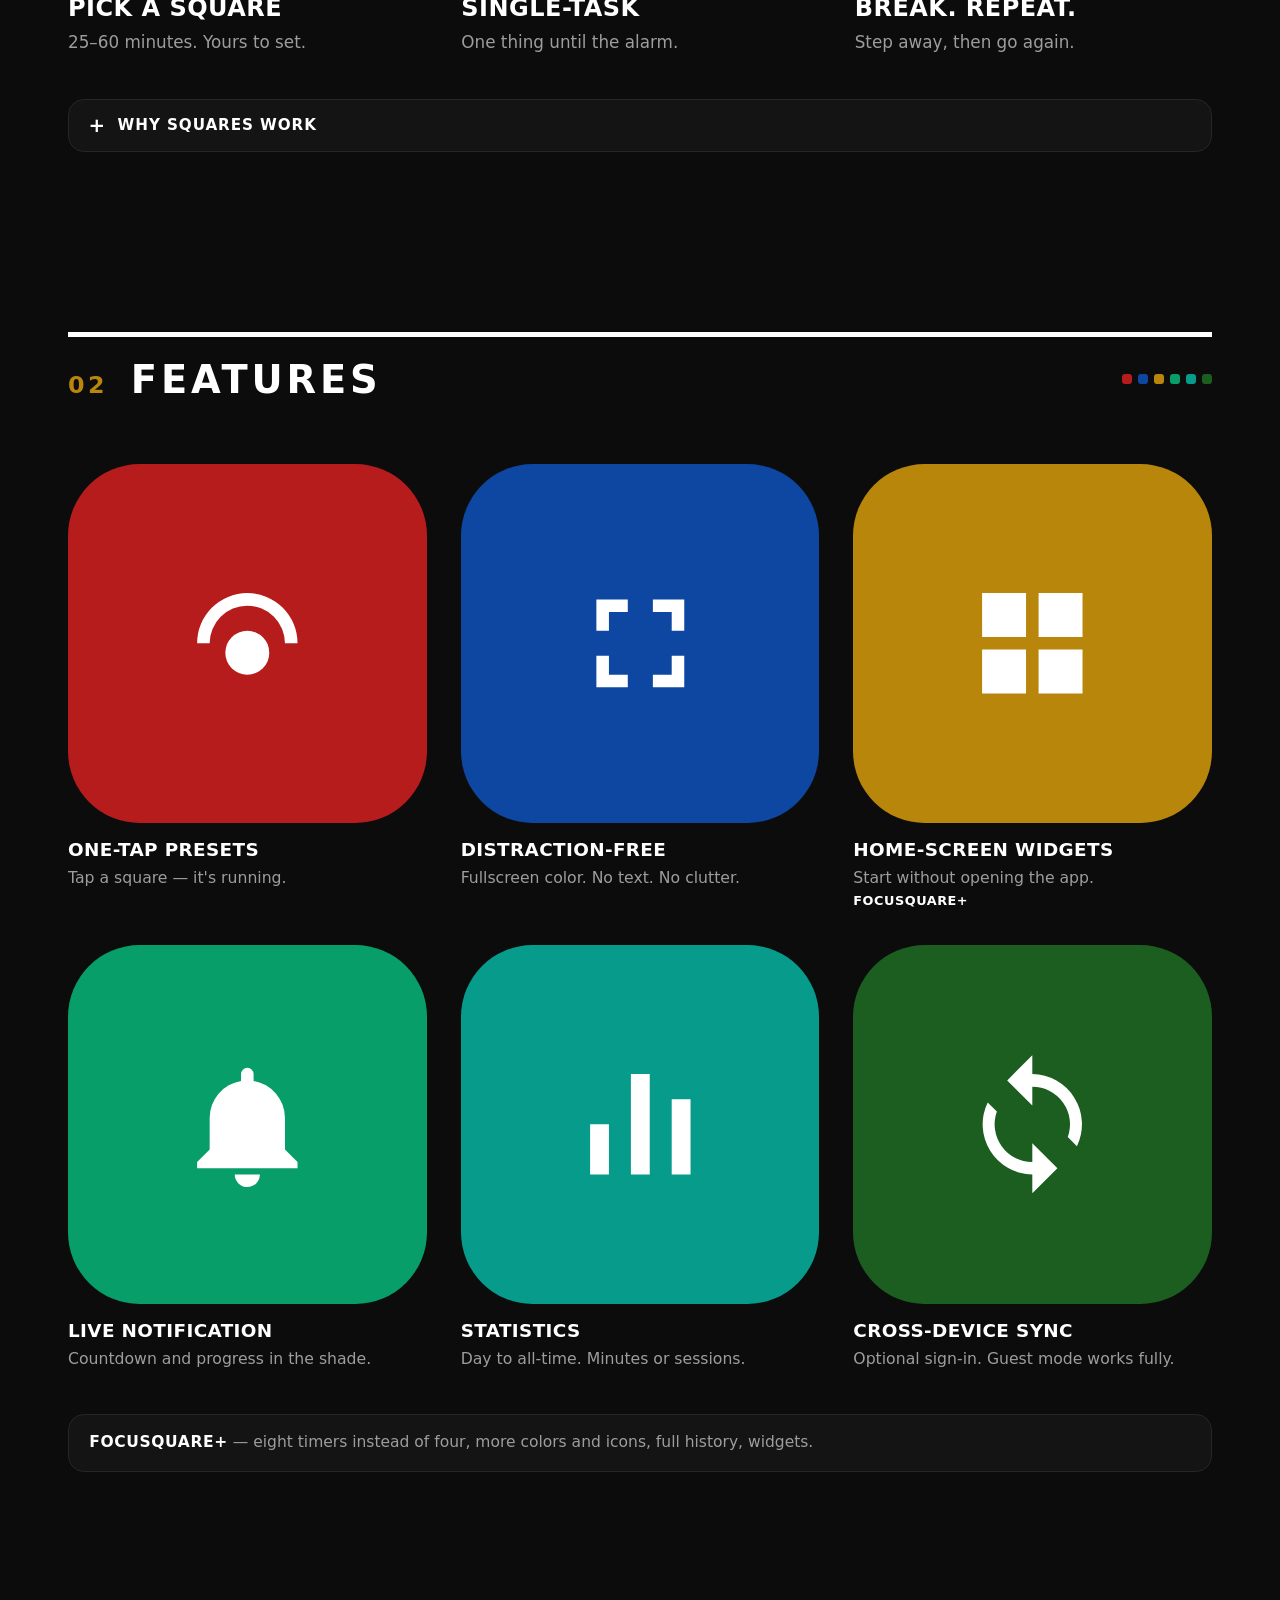
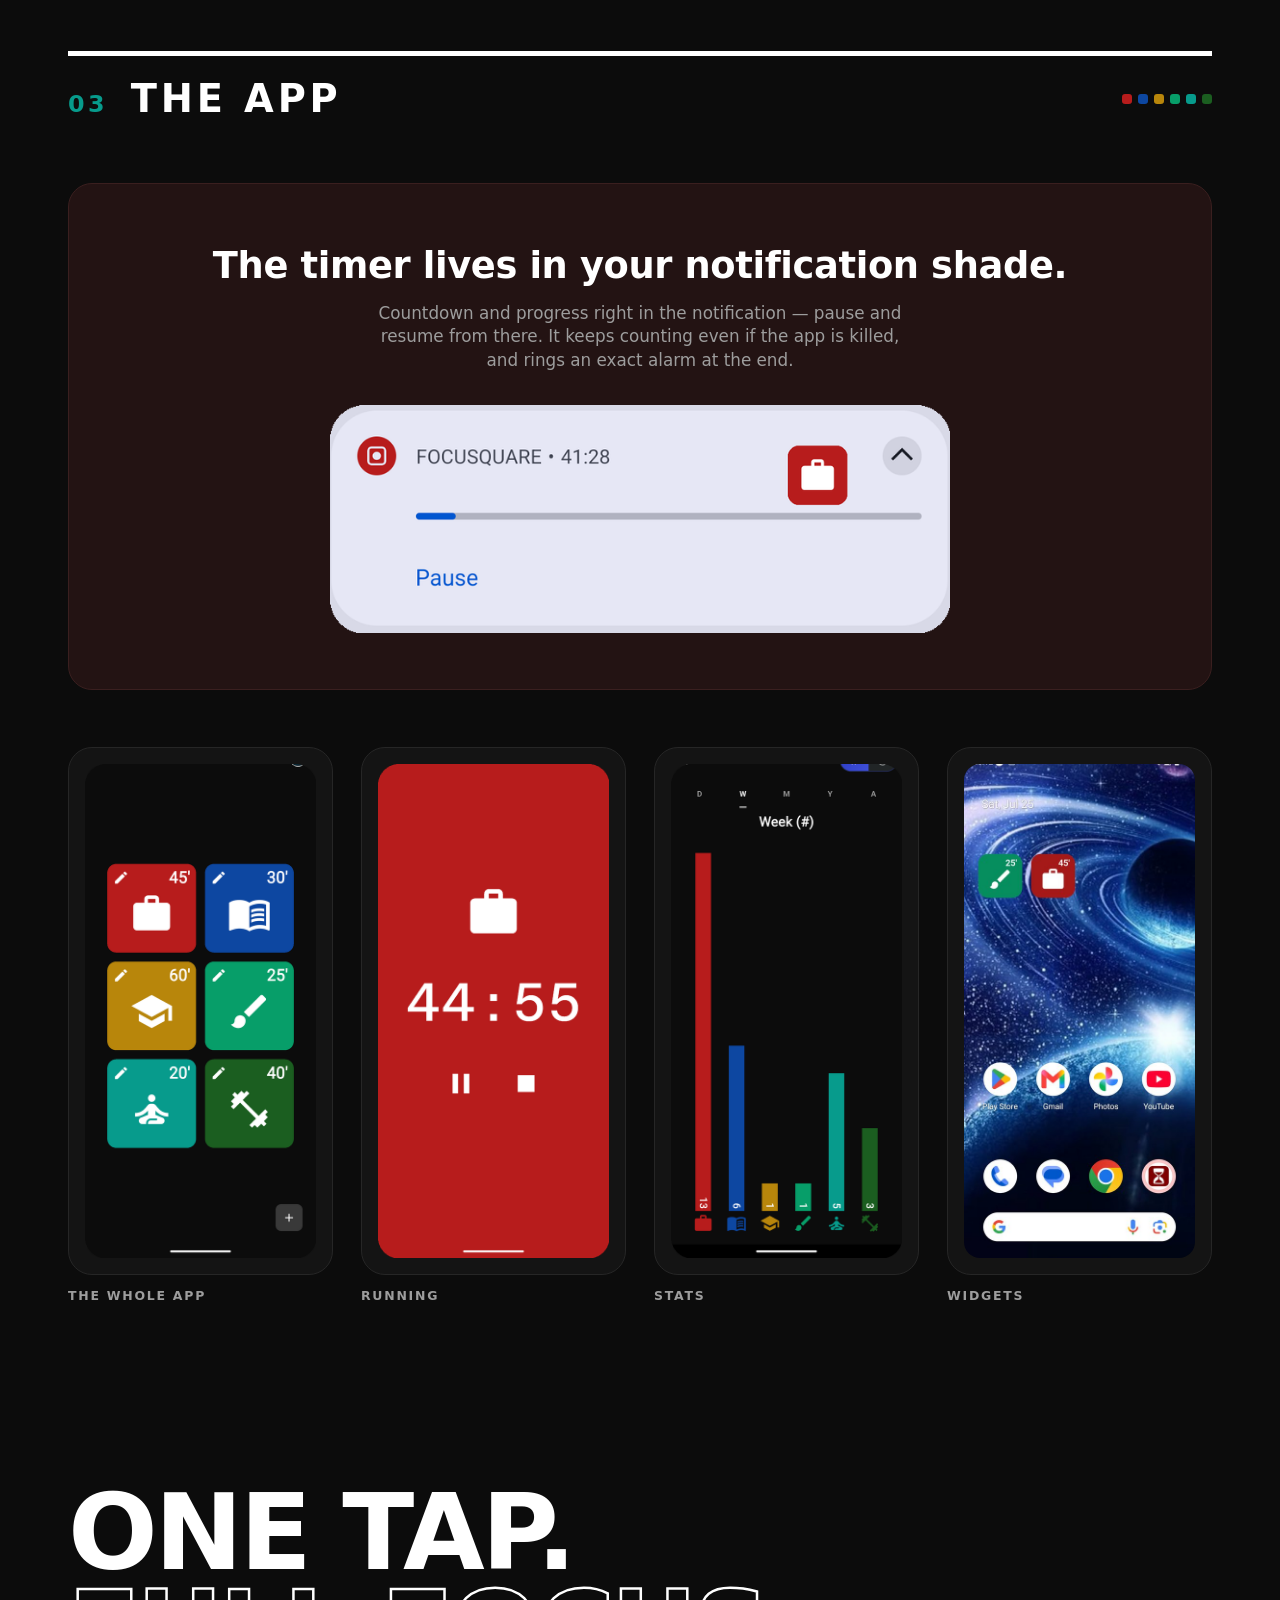
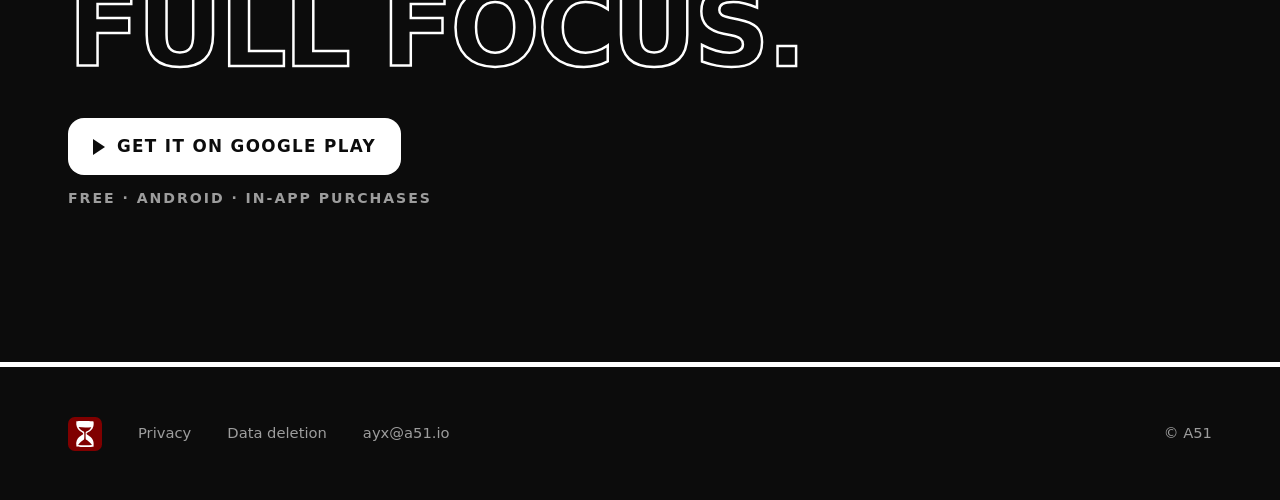
==== commit 6ae55d5b: "FOCUSQUARE: mute the notification band Solid --maroon was right for the small callout on the legal p" ====
--- a/FOCUSQUARE/index.html
+++ b/FOCUSQUARE/index.html
@@ -126,9 +126,9 @@
 .plus strong{color:var(--white);font-weight:900;letter-spacing:.04em}
 
 /* ---------- notification band ---------- */
-.band{border-radius:24px;background:var(--maroon);border:1px solid var(--maroon);padding:clamp(28px,4.5vw,56px);text-align:center;margin-bottom:clamp(30px,4.5vw,60px)}
+.band{border-radius:24px;background:#231313;border:1px solid #3A1F1F;padding:clamp(28px,4.5vw,56px);text-align:center;margin-bottom:clamp(30px,4.5vw,60px)}
 .band h3{font-size:clamp(1.5rem,3.2vw,2.3rem);font-weight:900;letter-spacing:-.01em}
-.band p{color:#F3DADA;margin-top:.6em;font-size:clamp(.95rem,1.4vw,1.05rem);max-width:52ch;margin-inline:auto}
+.band p{color:var(--gray);margin-top:.6em;font-size:clamp(.95rem,1.4vw,1.05rem);max-width:52ch;margin-inline:auto}
 .band img{max-width:620px;width:100%;margin:clamp(20px,3vw,32px) auto 0;border-radius:16px}
 
 /* ---------- screens ---------- */
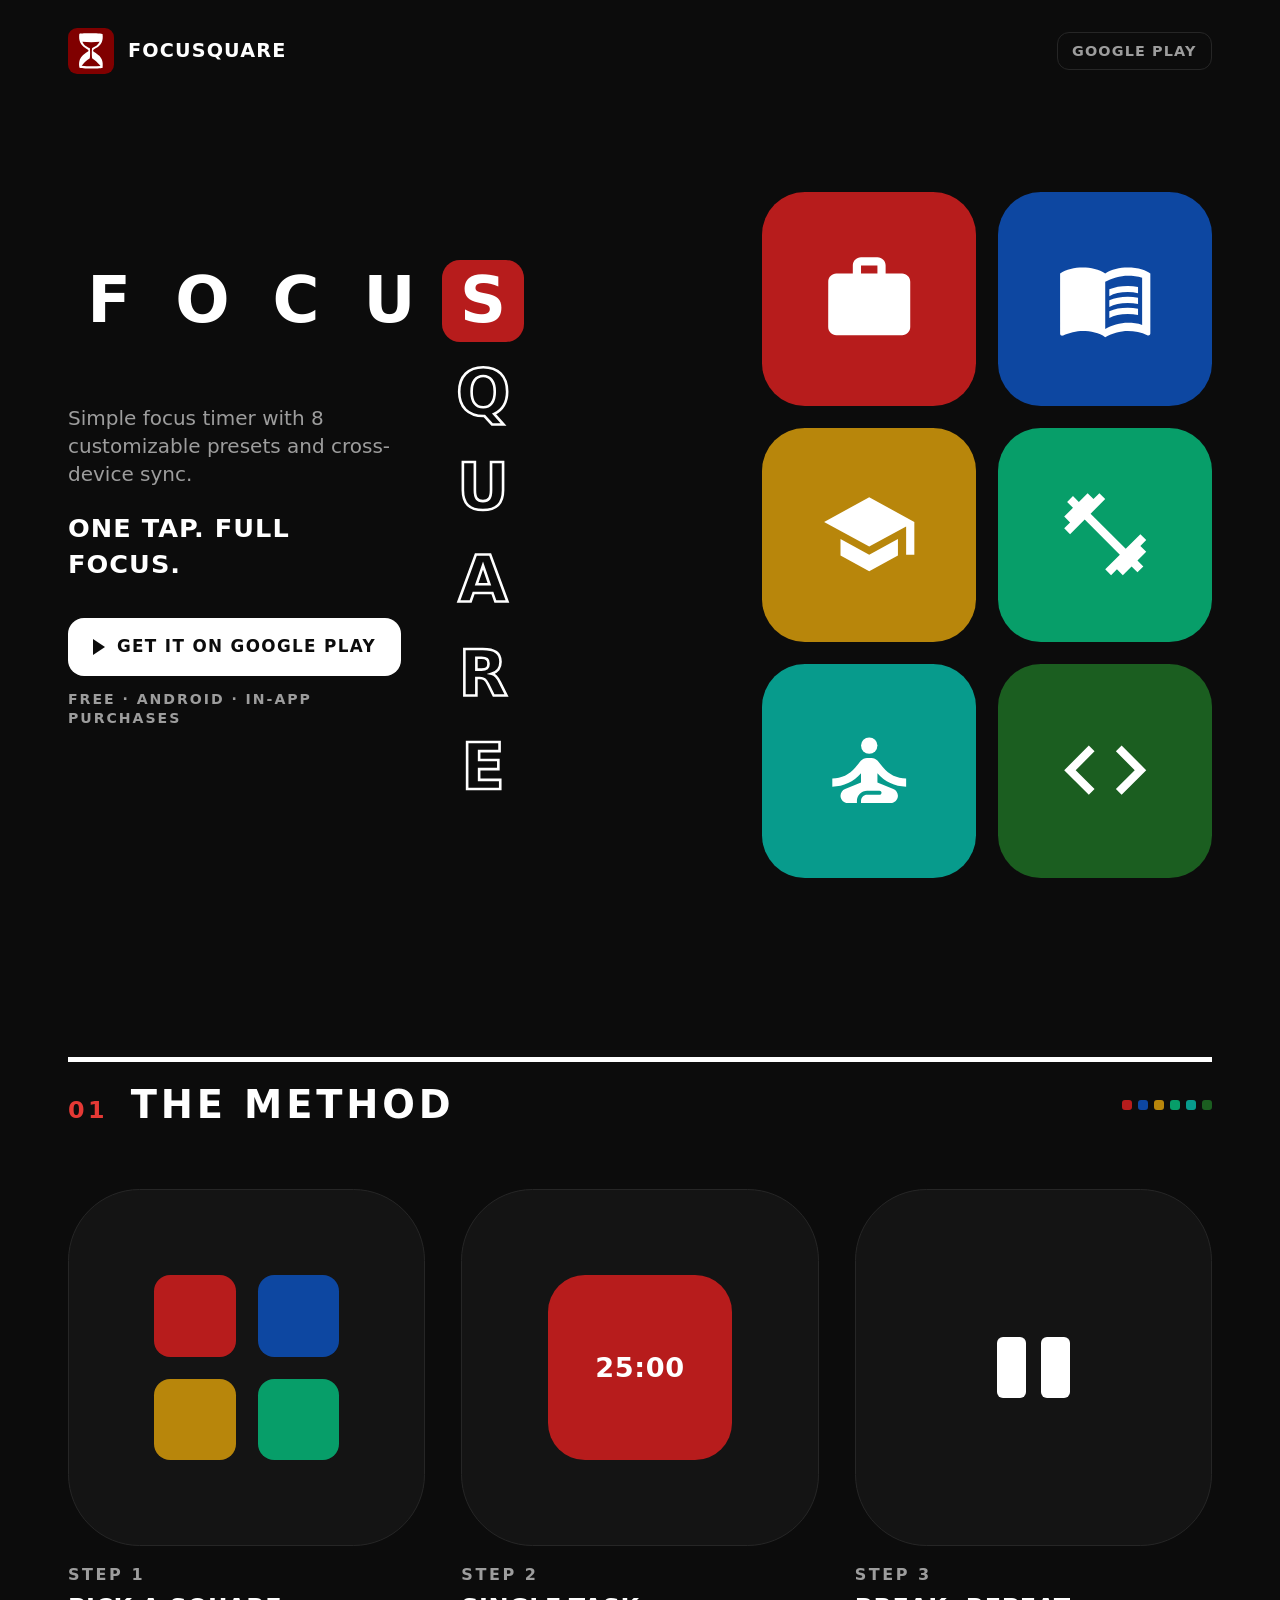
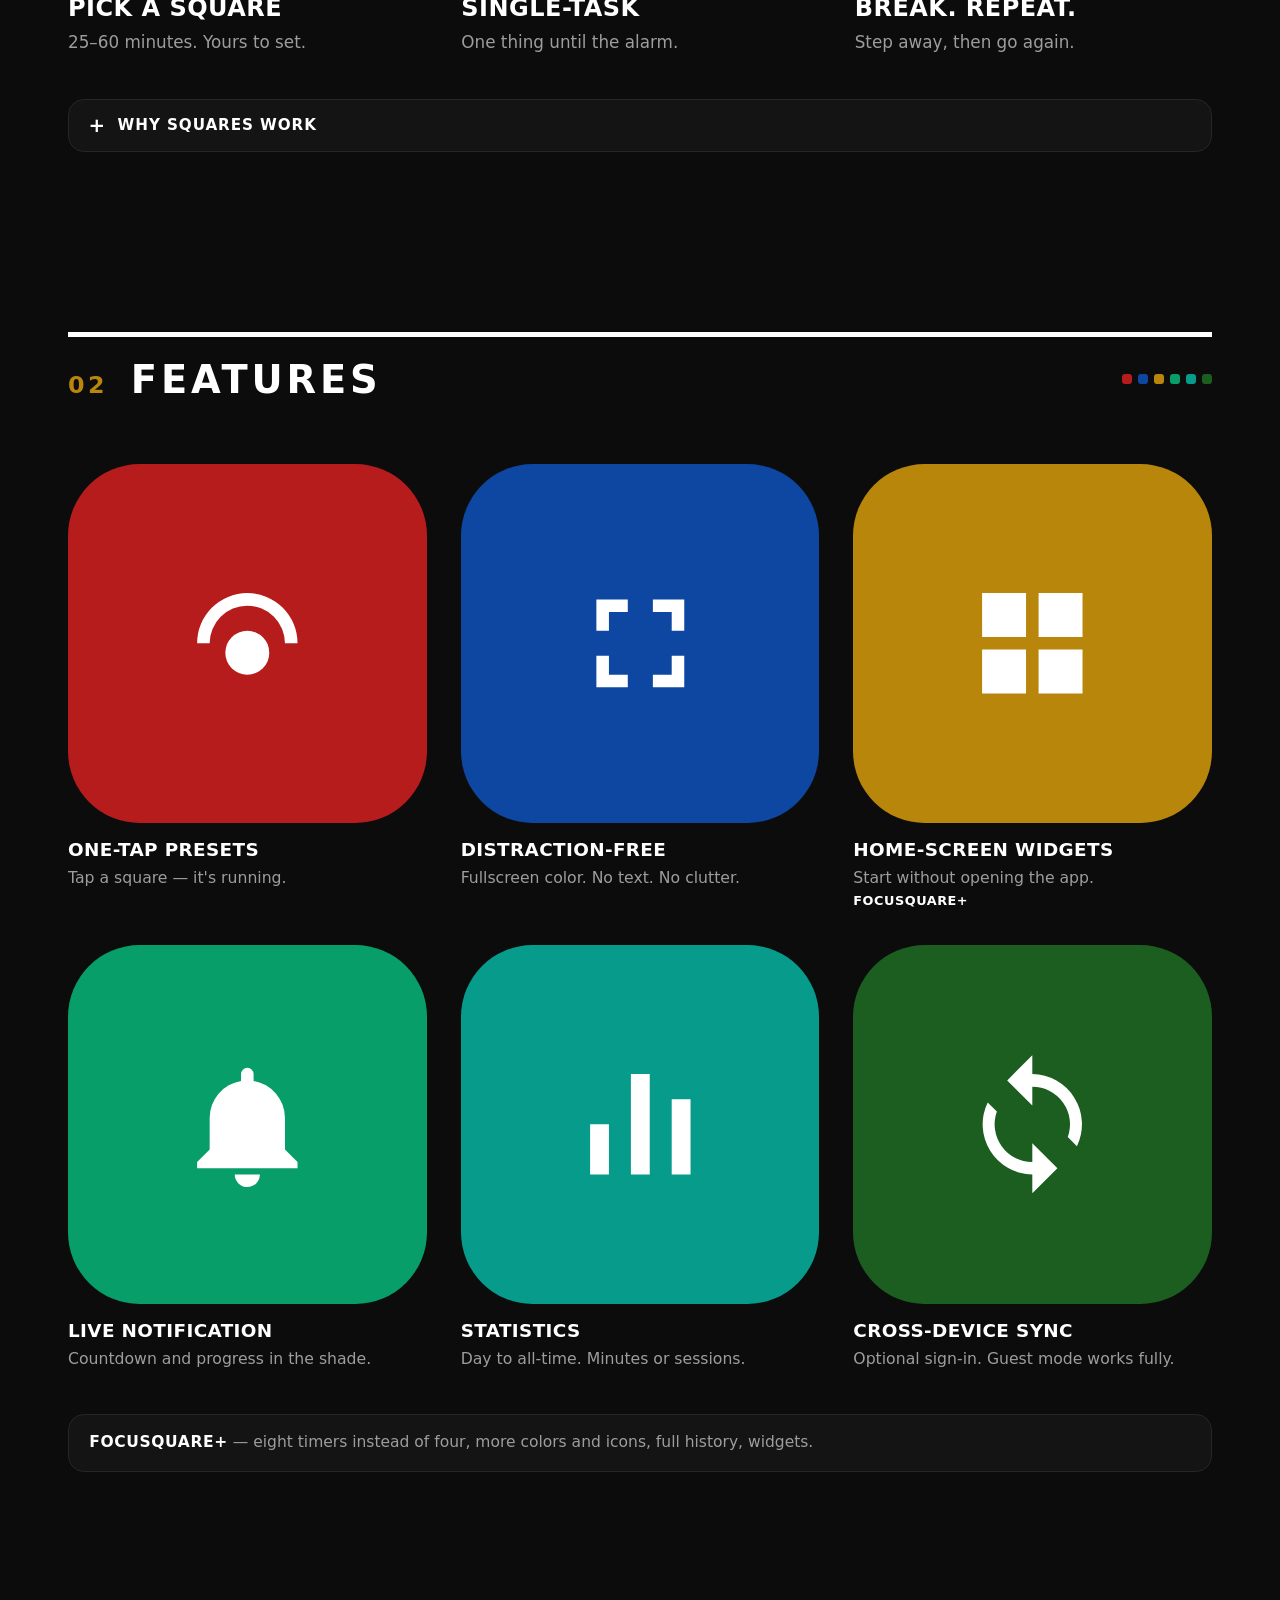
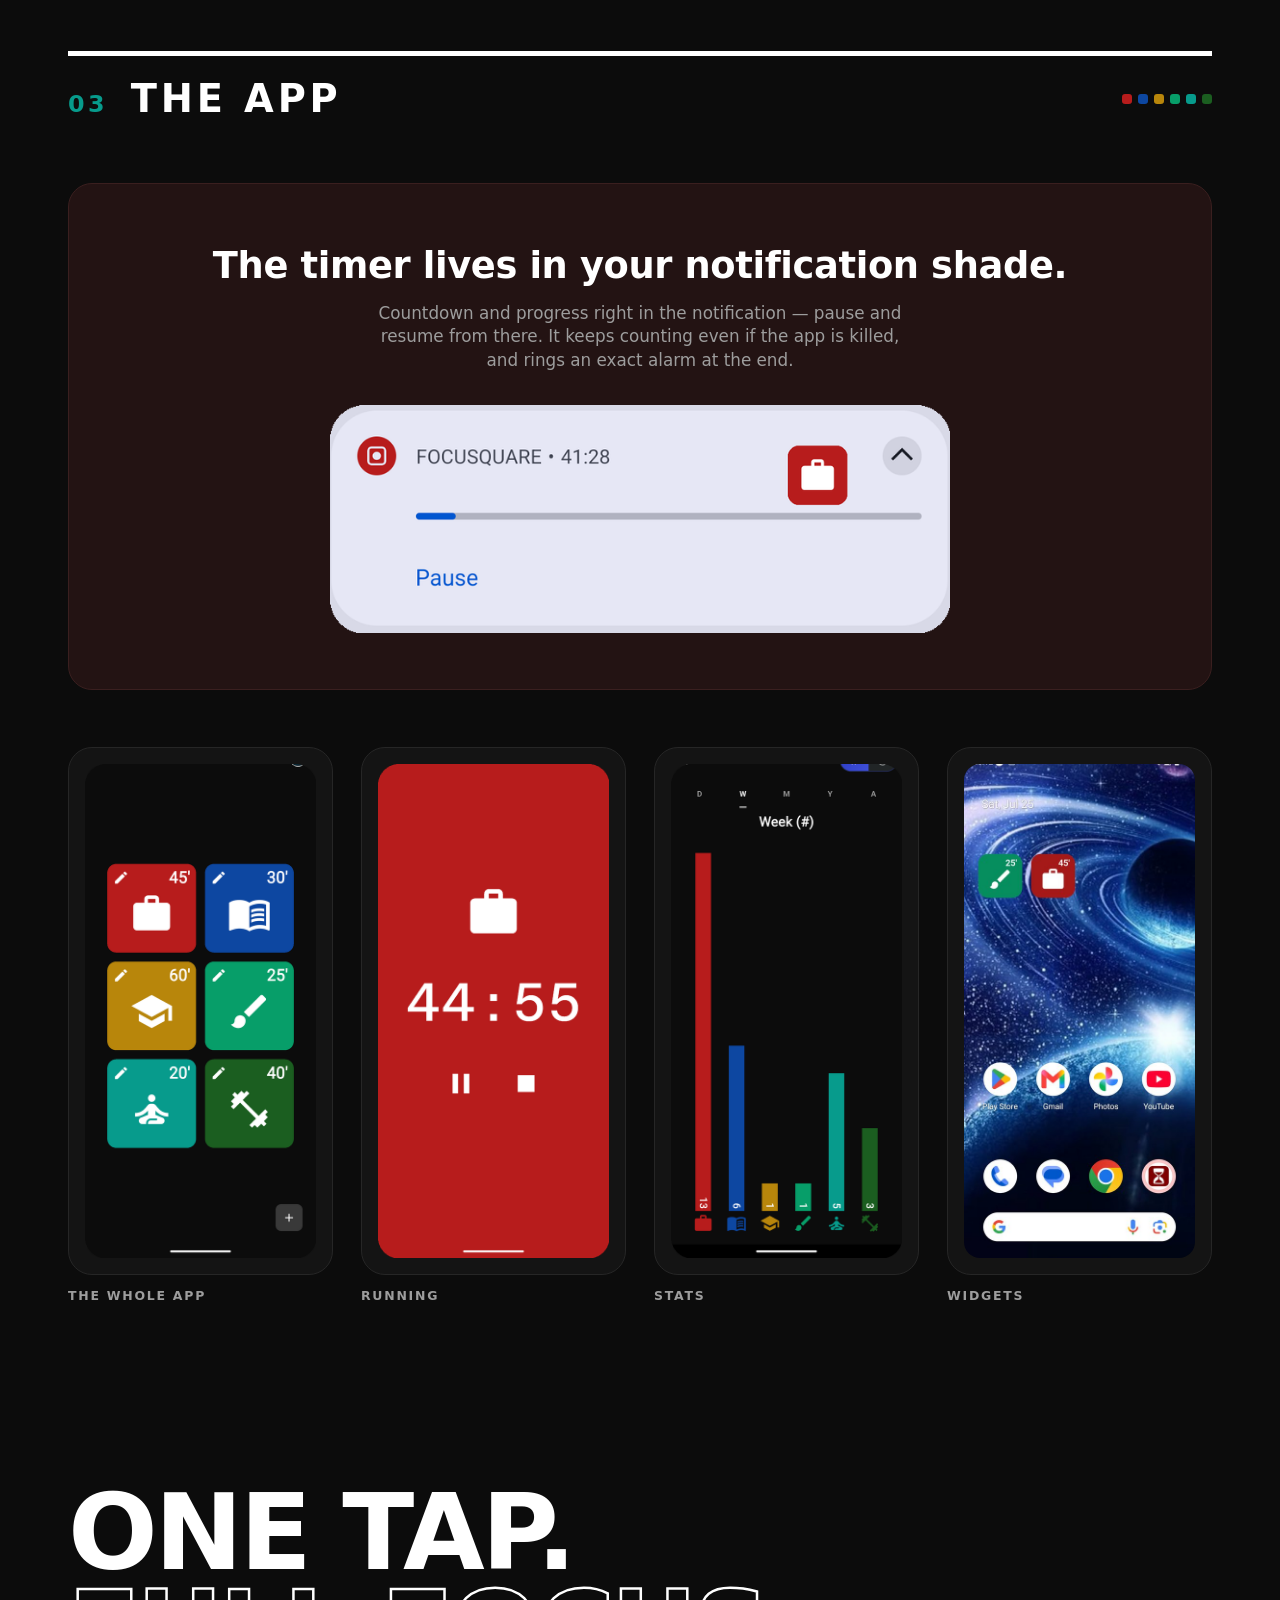
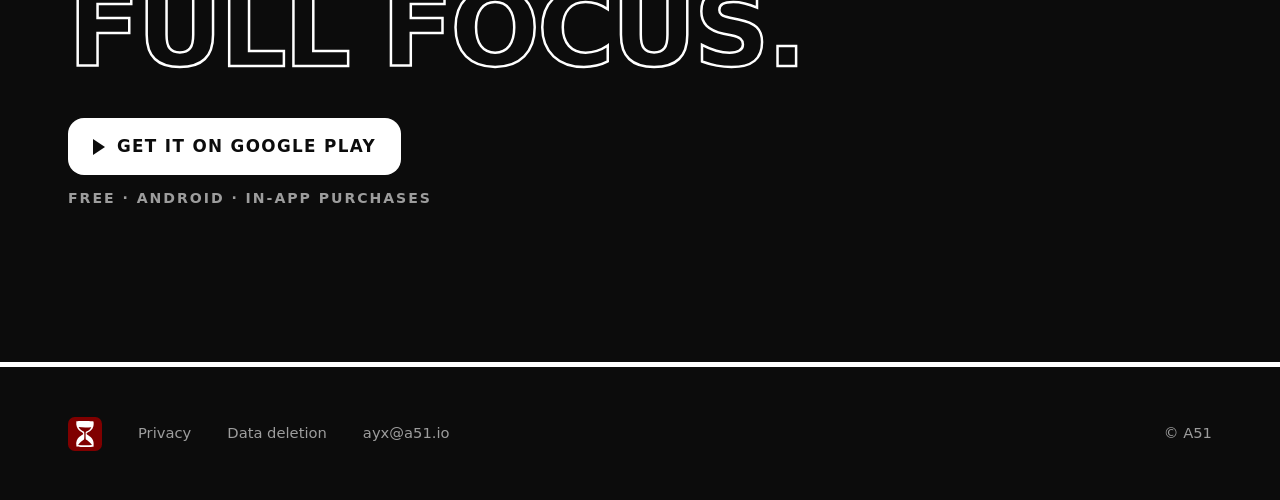
==== commit 29769c1d: "Add OG cards for FOCUSQUARE and polish the A51 card FOCUSQUARE gets a 1200x630 card: the six preset " ====
--- a/FOCUSQUARE/index.html
+++ b/FOCUSQUARE/index.html
@@ -10,6 +10,10 @@
 <meta property="og:description" content="Simple focus timer with 8 customizable presets and cross-device sync. One tap. Full focus.">
 <meta property="og:type" content="website">
 <meta property="og:url" content="https://a51.io/FOCUSQUARE/">
+<meta property="og:image" content="https://a51.io/FOCUSQUARE/img/og.png">
+<meta property="og:image:width" content="1200">
+<meta property="og:image:height" content="630">
+<meta name="twitter:card" content="summary_large_image">
 <link rel="icon" href="FOCUSQUARE.svg">
 <style>
 :root{
@@ -74,8 +78,8 @@
 .free{margin-top:14px;color:var(--gray);font-size:.88rem;letter-spacing:.14em;text-transform:uppercase;font-weight:700}
 
 .hero-art{position:relative;display:grid;grid-template-columns:1fr 1fr;gap:clamp(12px,1.8vw,22px)}
-.hero-art .hsq{position:relative;aspect-ratio:1;border-radius:var(--r)}
-.hero-art .hsq span{position:absolute;top:9%;right:11%;font-weight:800;font-size:clamp(1.2rem,2vw,1.5rem)}
+.hero-art .hsq{aspect-ratio:1;border-radius:var(--r);display:grid;place-items:center}
+.hero-art .hsq svg{width:46%;height:46%;fill:var(--white)}
 
 /* generic colored square */
 .c-red{background:var(--red)} .c-blue{background:var(--blue)} .c-gold{background:var(--gold)}
@@ -194,12 +198,12 @@
       </div>
     </div>
     <div class="hero-art" aria-hidden="true">
-      <div class="hsq c-red"><span>45'</span></div>
-      <div class="hsq c-blue"><span>30'</span></div>
-      <div class="hsq c-gold"><span>60'</span></div>
-      <div class="hsq c-green"><span>25'</span></div>
-      <div class="hsq c-teal"><span>20'</span></div>
-      <div class="hsq c-dgreen"><span>40'</span></div>
+      <div class="hsq c-red"><svg viewBox="0 0 24 24"><path d="M20 6h-4V4c0-1.11-.89-2-2-2h-4c-1.11 0-2 .89-2 2v2H4c-1.11 0-1.99.89-1.99 2L2 19c0 1.11.89 2 2 2h16c1.11 0 2-.89 2-2V8c0-1.11-.89-2-2-2zm-6 0h-4V4h4v2z"/></svg></div>
+      <div class="hsq c-blue"><svg viewBox="0 0 24 24"><path d="M21 5c-1.11-.35-2.33-.5-3.5-.5-1.95 0-4.05.4-5.5 1.5-1.45-1.1-3.55-1.5-5.5-1.5S2.45 4.9 1 6v14.65c0 .25.25.5.5.5.1 0 .15-.05.25-.05C3.1 20.45 5.05 20 6.5 20c1.95 0 4.05.4 5.5 1.5 1.35-.85 3.8-1.5 5.5-1.5 1.65 0 3.35.3 4.75 1.05.1.05.15.05.25.05.25 0 .5-.25.5-.5V6c-.6-.45-1.25-.75-2-1zm0 13.5c-1.1-.35-2.3-.5-3.5-.5-1.7 0-4.15.65-5.5 1.5V8c1.35-.85 3.8-1.5 5.5-1.5 1.2 0 2.4.15 3.5.5v11.5z"/><path d="M17.5 10.5c.88 0 1.73.09 2.5.26V9.24C19.21 9.09 18.36 9 17.5 9c-1.7 0-3.24.29-4.5.83v1.66c1.13-.64 2.7-.99 4.5-.99zM13 12.49v1.66c1.13-.64 2.7-.99 4.5-.99.88 0 1.73.09 2.5.26V11.9c-.79-.15-1.64-.24-2.5-.24-1.7 0-3.24.3-4.5.83zm4.5 1.84c-1.7 0-3.24.29-4.5.83v1.66c1.13-.64 2.7-.99 4.5-.99.88 0 1.73.09 2.5.26v-1.52c-.79-.16-1.64-.24-2.5-.24z"/></svg></div>
+      <div class="hsq c-gold"><svg viewBox="0 0 24 24"><path d="M5 13.18v4L12 21l7-3.82v-4L12 17l-7-3.82zM12 3 1 9l11 6 9-4.91V17h2V9L12 3z"/></svg></div>
+      <div class="hsq c-green"><svg viewBox="0 0 24 24"><path d="M20.57 14.86 22 13.43 20.57 12 17 15.57 8.43 7 12 3.43 10.57 2 9.14 3.43 7.71 2 5.57 4.14 4.14 2.71 2.71 4.14l1.43 1.43L2 7.71l1.43 1.43L2 10.57 3.43 12 7 8.43 15.57 17 12 20.57 13.43 22l1.43-1.43L16.29 22l2.14-2.14 1.43 1.43 1.43-1.43-1.43-1.43L22 16.29z"/></svg></div>
+      <div class="hsq c-teal"><svg viewBox="0 0 24 24"><circle cx="12" cy="6" r="2"/><path d="M21 16v-2c-2.24 0-4.16-.96-5.6-2.68l-1.34-1.6C13.68 9.26 13.12 9 12.53 9h-1.05c-.59 0-1.15.26-1.53.72l-1.34 1.6C7.16 13.04 5.24 14 3 14v2c2.77 0 5.19-1.17 7-3.25V15l-3.88 1.55C5.45 16.82 5 17.48 5 18.21 5 19.2 5.8 20 6.79 20H9v-.5c0-1.38 1.12-2.5 2.5-2.5h3c.28 0 .5.22.5.5s-.22.5-.5.5h-3c-.83 0-1.5.67-1.5 1.5v.5h7.21C18.2 20 19 19.2 19 18.21c0-.73-.45-1.39-1.12-1.66L14 15v-2.25C15.81 14.83 18.23 16 21 16z"/></svg></div>
+      <div class="hsq c-dgreen"><svg viewBox="0 0 24 24"><path d="M9.4 16.6 4.8 12l4.6-4.6L8 6l-6 6 6 6 1.4-1.4zm5.2 0 4.6-4.6-4.6-4.6L16 6l6 6-6 6-1.4-1.4z"/></svg></div>
     </div>
   </section>
 
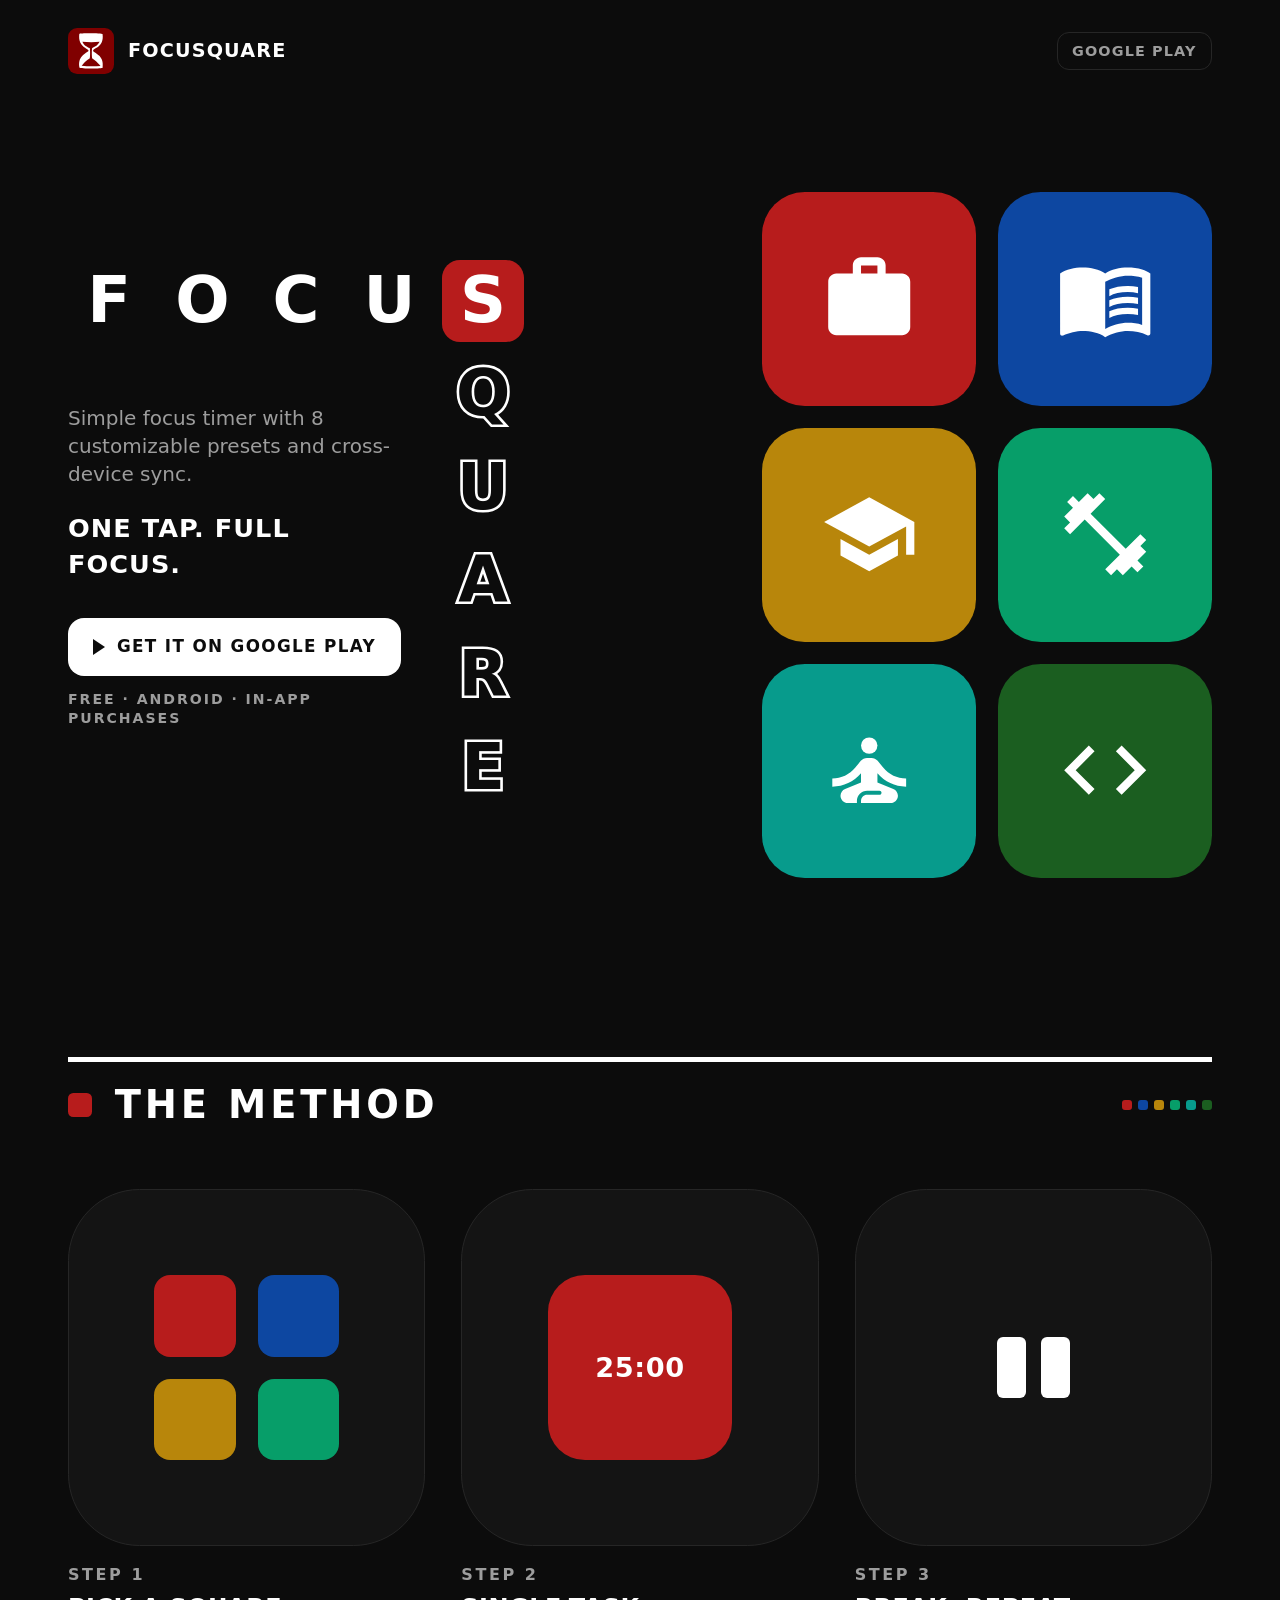
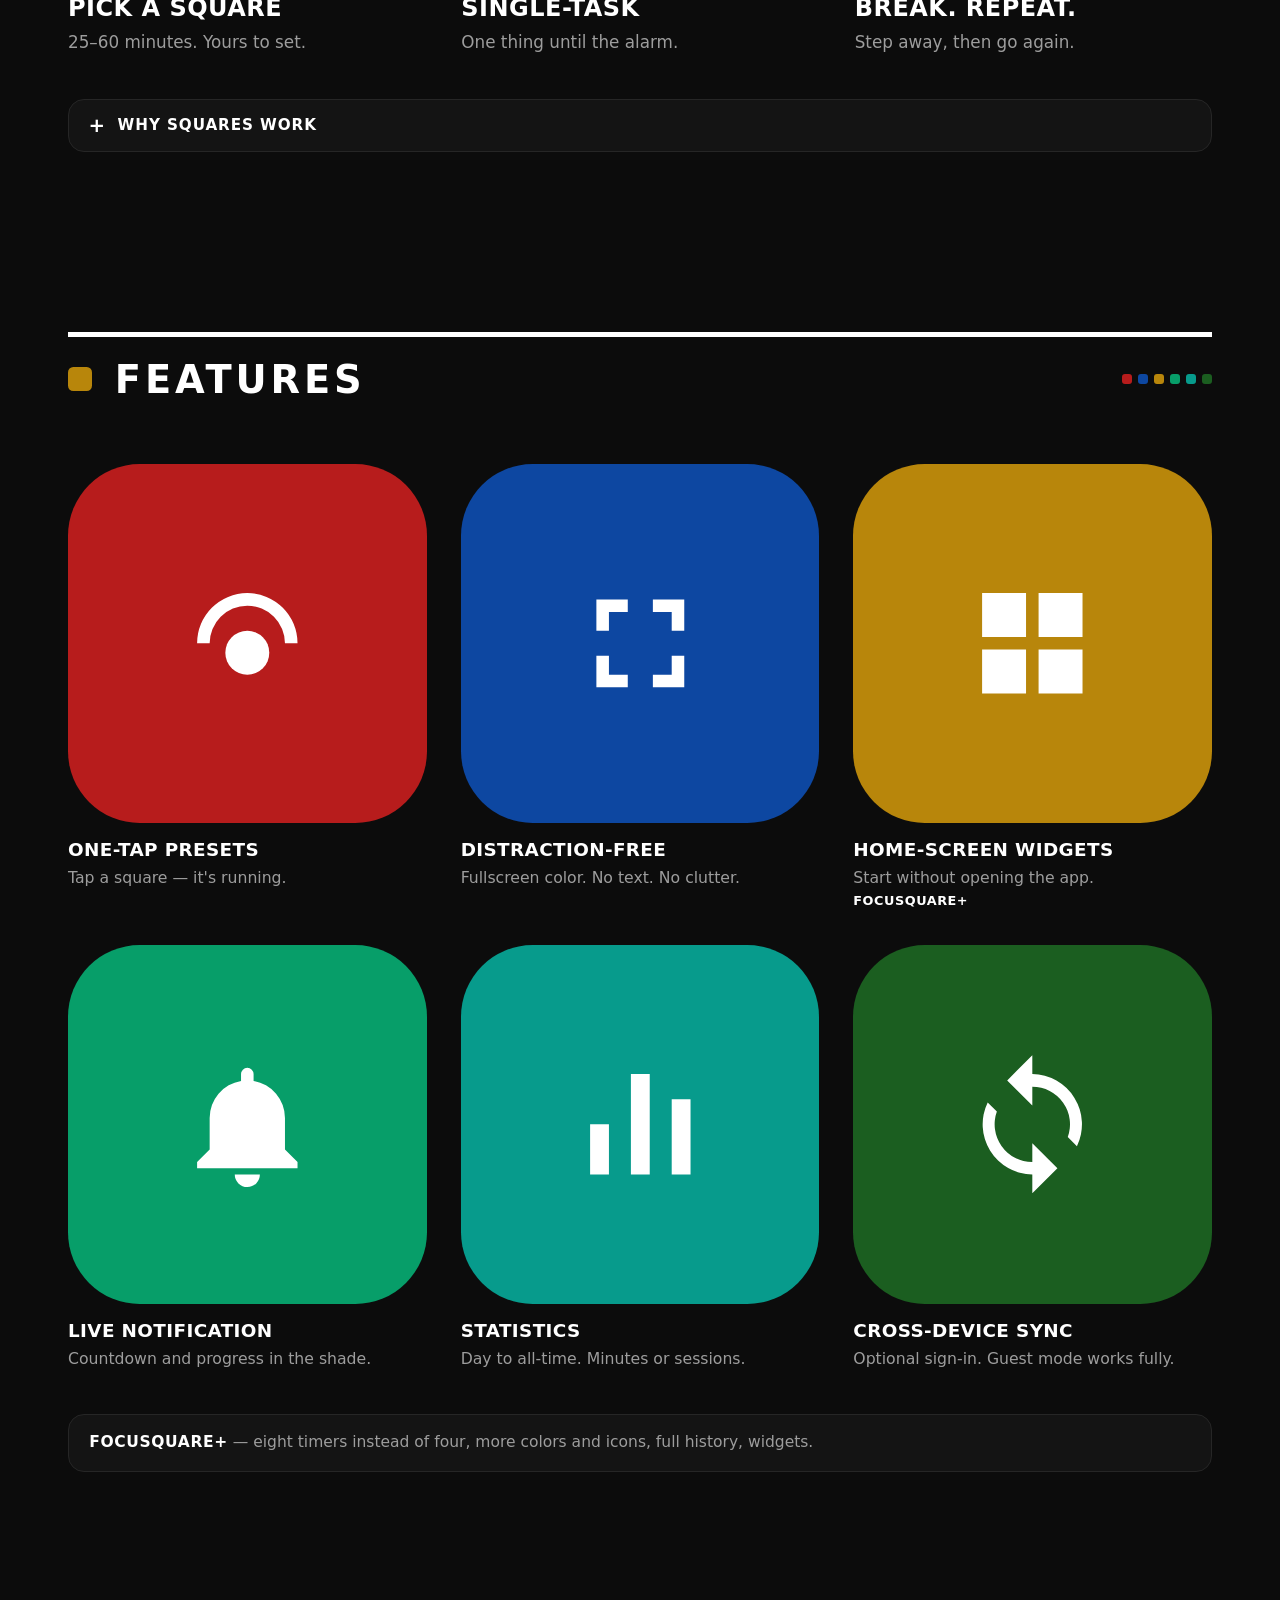
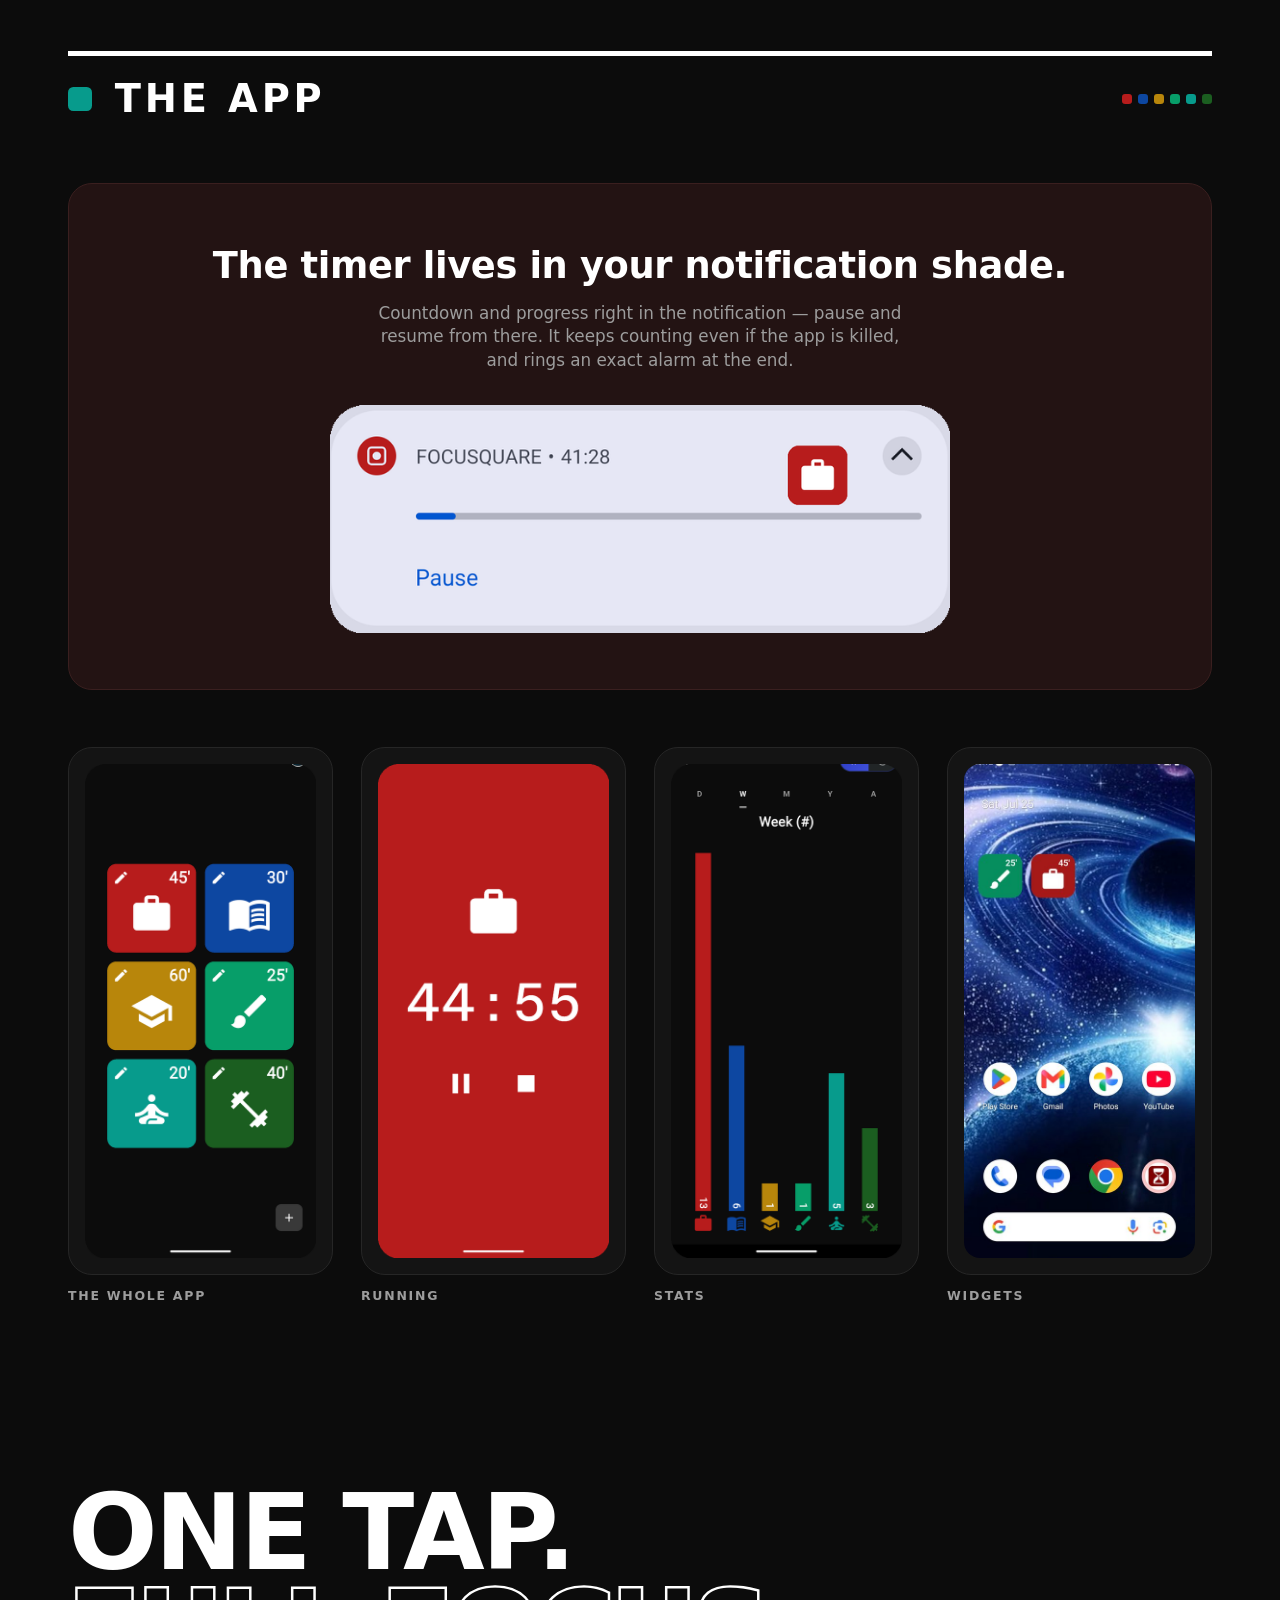
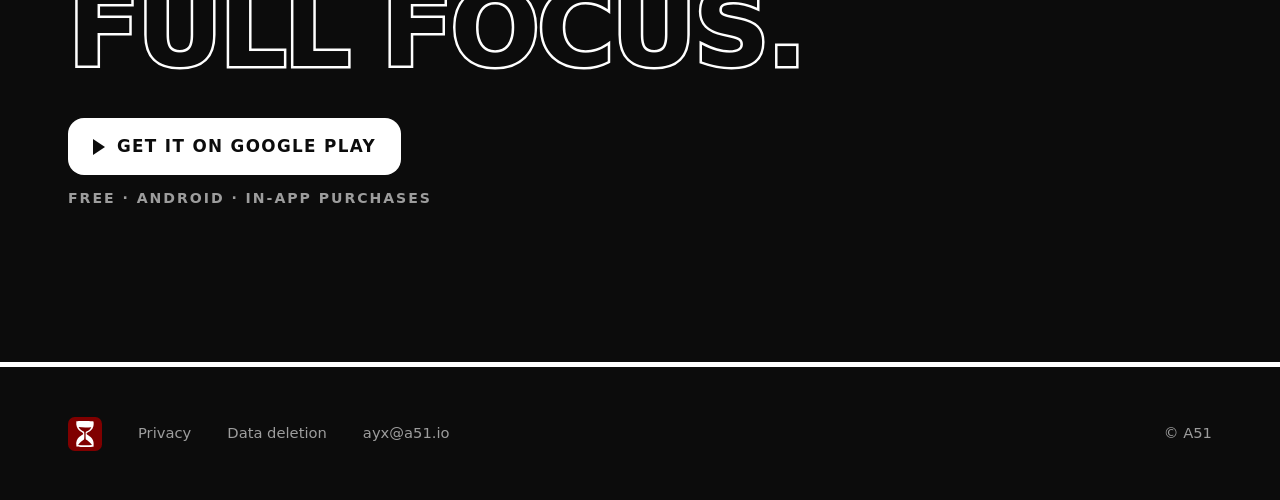
==== commit 763ced62: "Fix tangled hollow letters on mobile, swap section numbers for colour tiles The hollow letters -- SQ" ====
--- a/FOCUSQUARE/index.html
+++ b/FOCUSQUARE/index.html
@@ -68,6 +68,15 @@
 @supports ((-webkit-text-stroke:2px #fff)){
   .xword .q{color:transparent;-webkit-text-stroke:max(1.5px,calc(var(--cell)*.032)) var(--white)}
 }
+/* A centered stroke over a transparent fill draws both edges of every stem, so
+   the inner edges meet and cross inside letters that join -- the A bar, the R
+   leg, the Q tail, the E arms. That tangle is what showed on Android Chrome.
+   Painting the stroke first and then filling the glyph in the page color hides
+   the inner half, leaving one clean outline per letter; the width is doubled
+   because only the outer half now shows. */
+@supports ((-webkit-text-stroke:2px #fff) and (paint-order:stroke)){
+  .xword .q{color:var(--bg);-webkit-text-stroke:max(3px,calc(var(--cell)*.064)) var(--white);paint-order:stroke fill}
+}
 .heroCopy{grid-column:1/5;grid-row:2/7;align-self:start;padding-top:clamp(10px,1.6vw,26px);padding-right:clamp(8px,1.4vw,22px)}
 .tag{margin-top:clamp(18px,2.6vw,30px);color:var(--gray);font-size:clamp(1rem,1.6vw,1.25rem);max-width:34ch}
 .pitch{margin-top:.9em;font-weight:900;text-transform:uppercase;letter-spacing:.04em;font-size:clamp(1.15rem,2.2vw,1.6rem)}
@@ -89,9 +98,9 @@
 /* ---------- section kicker ---------- */
 section{padding-block:clamp(48px,7vw,104px)}
 .kicker{display:flex;align-items:baseline;gap:.6em;border-top:5px solid var(--white);padding-top:16px;margin-bottom:clamp(30px,4.5vw,60px);font-weight:900;text-transform:uppercase;letter-spacing:.1em;font-size:clamp(1.5rem,3.4vw,2.4rem)}
-.kicker .n{font-size:.62em;letter-spacing:.14em}
-/* text-only red: the tile red fails contrast at numeral size on this bg */
-.n-red{color:#E53935} .n-gold{color:var(--gold)} .n-teal{color:var(--teal)}
+/* Section accent, in place of the old 01/02/03 numeral. As a filled tile it
+   can carry the real app red, which was too dark to read as a numeral here. */
+.kicker .n{width:.62em;height:.62em;border-radius:22%;flex:none;align-self:center}
 .ticks{margin-left:auto;display:flex;gap:6px;align-self:center}
 .ticks i{width:10px;height:10px;border-radius:3px;display:block}
 
@@ -147,6 +156,9 @@
 .cta h2 .hollow{color:var(--white)}
 @supports ((-webkit-text-stroke:2px #fff)){
   .cta h2 .hollow{color:transparent;-webkit-text-stroke:clamp(1.5px,.24vw,2.5px) var(--white)}
+}
+@supports ((-webkit-text-stroke:2px #fff) and (paint-order:stroke)){
+  .cta h2 .hollow{color:var(--bg);-webkit-text-stroke:clamp(3px,.48vw,5px) var(--white);paint-order:stroke fill}
 }
 .cta .play{margin-top:clamp(24px,3.4vw,40px)}
 
@@ -208,7 +220,7 @@
   </section>
 
   <section class="wrap" aria-labelledby="k-method">
-    <h2 class="kicker" id="k-method"><span class="n n-red">01</span> The method
+    <h2 class="kicker" id="k-method"><span class="n c-red" aria-hidden="true"></span>The method
       <span class="ticks" aria-hidden="true"><i class="c-red"></i><i class="c-blue"></i><i class="c-gold"></i><i class="c-green"></i><i class="c-teal"></i><i class="c-dgreen"></i></span>
     </h2>
     <ol class="steps">
@@ -252,7 +264,7 @@
   </section>
 
   <section class="wrap" aria-labelledby="k-features">
-    <h2 class="kicker" id="k-features"><span class="n n-gold">02</span> Features
+    <h2 class="kicker" id="k-features"><span class="n c-gold" aria-hidden="true"></span>Features
       <span class="ticks" aria-hidden="true"><i class="c-red"></i><i class="c-blue"></i><i class="c-gold"></i><i class="c-green"></i><i class="c-teal"></i><i class="c-dgreen"></i></span>
     </h2>
     <ul class="tiles">
@@ -291,7 +303,7 @@
   </section>
 
   <section class="wrap" aria-labelledby="k-app">
-    <h2 class="kicker" id="k-app"><span class="n n-teal">03</span> The app
+    <h2 class="kicker" id="k-app"><span class="n c-teal" aria-hidden="true"></span>The app
       <span class="ticks" aria-hidden="true"><i class="c-red"></i><i class="c-blue"></i><i class="c-gold"></i><i class="c-green"></i><i class="c-teal"></i><i class="c-dgreen"></i></span>
     </h2>
     <div class="band">
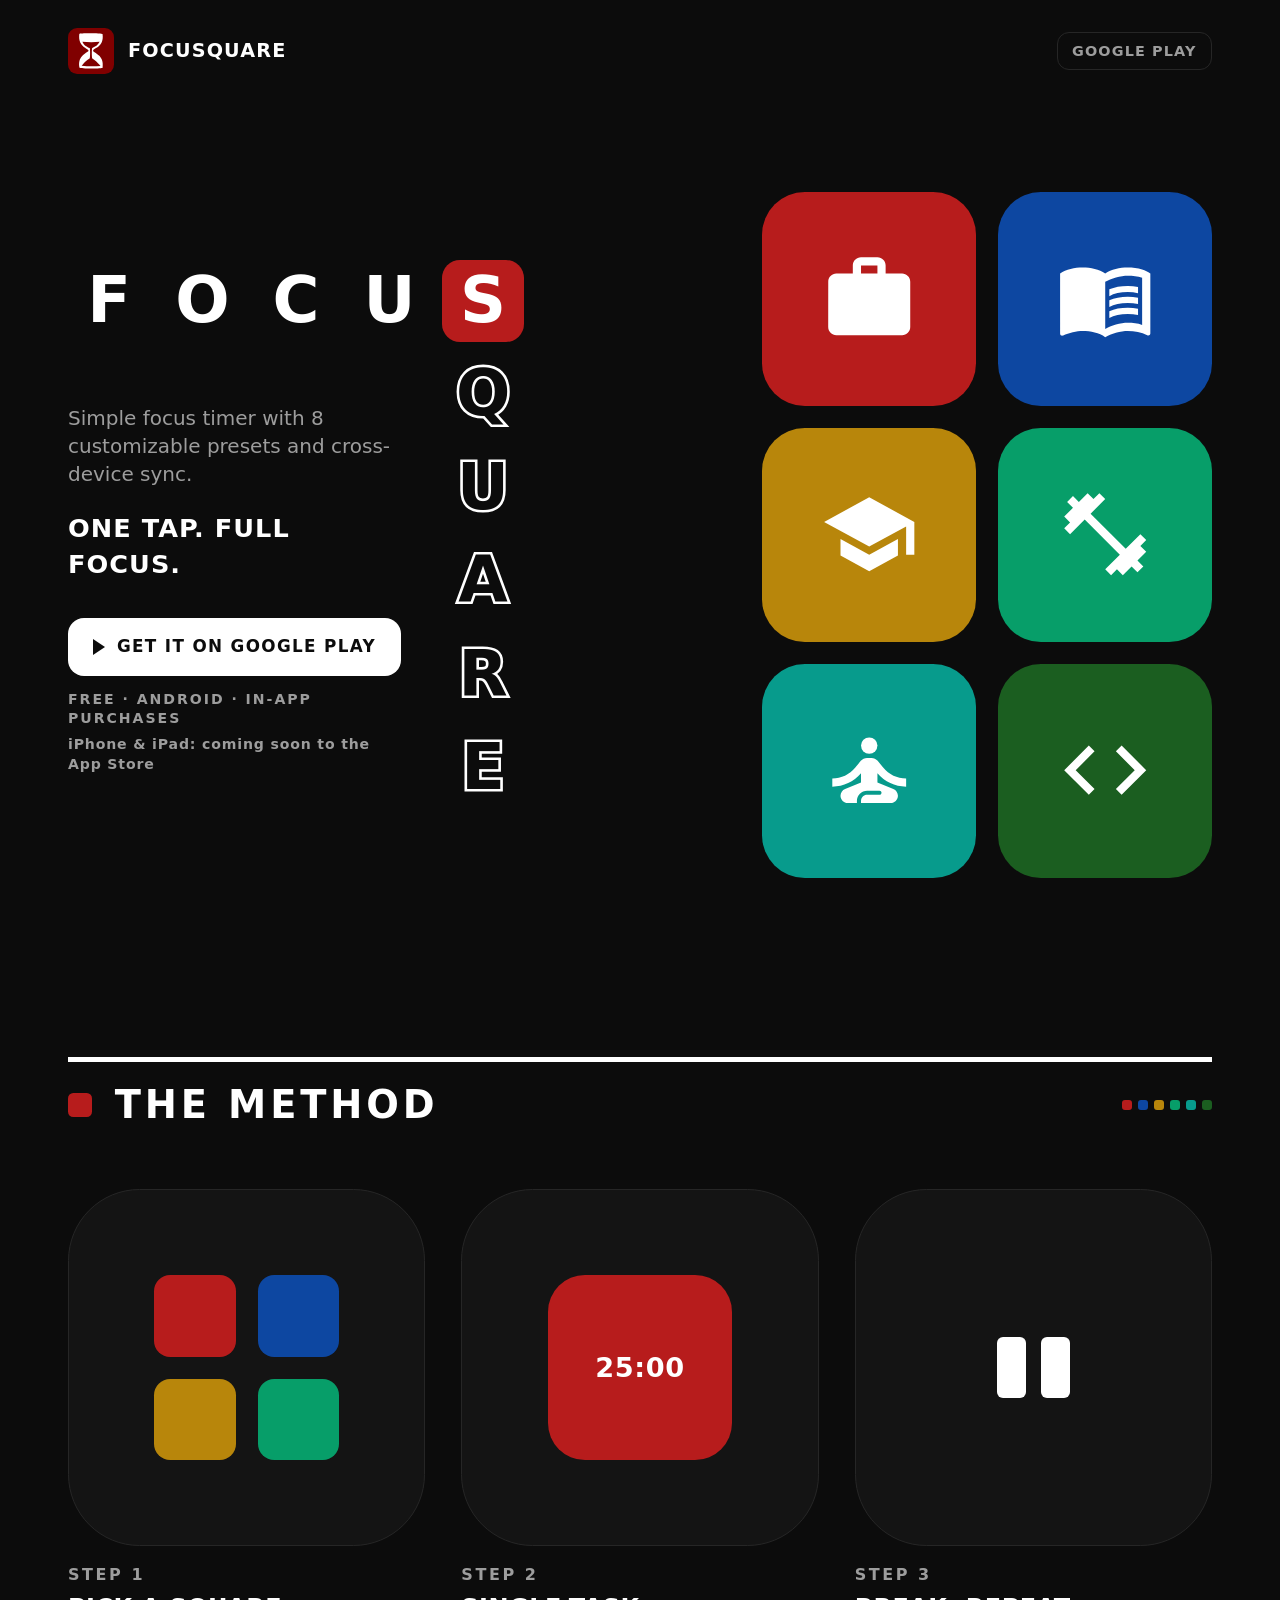
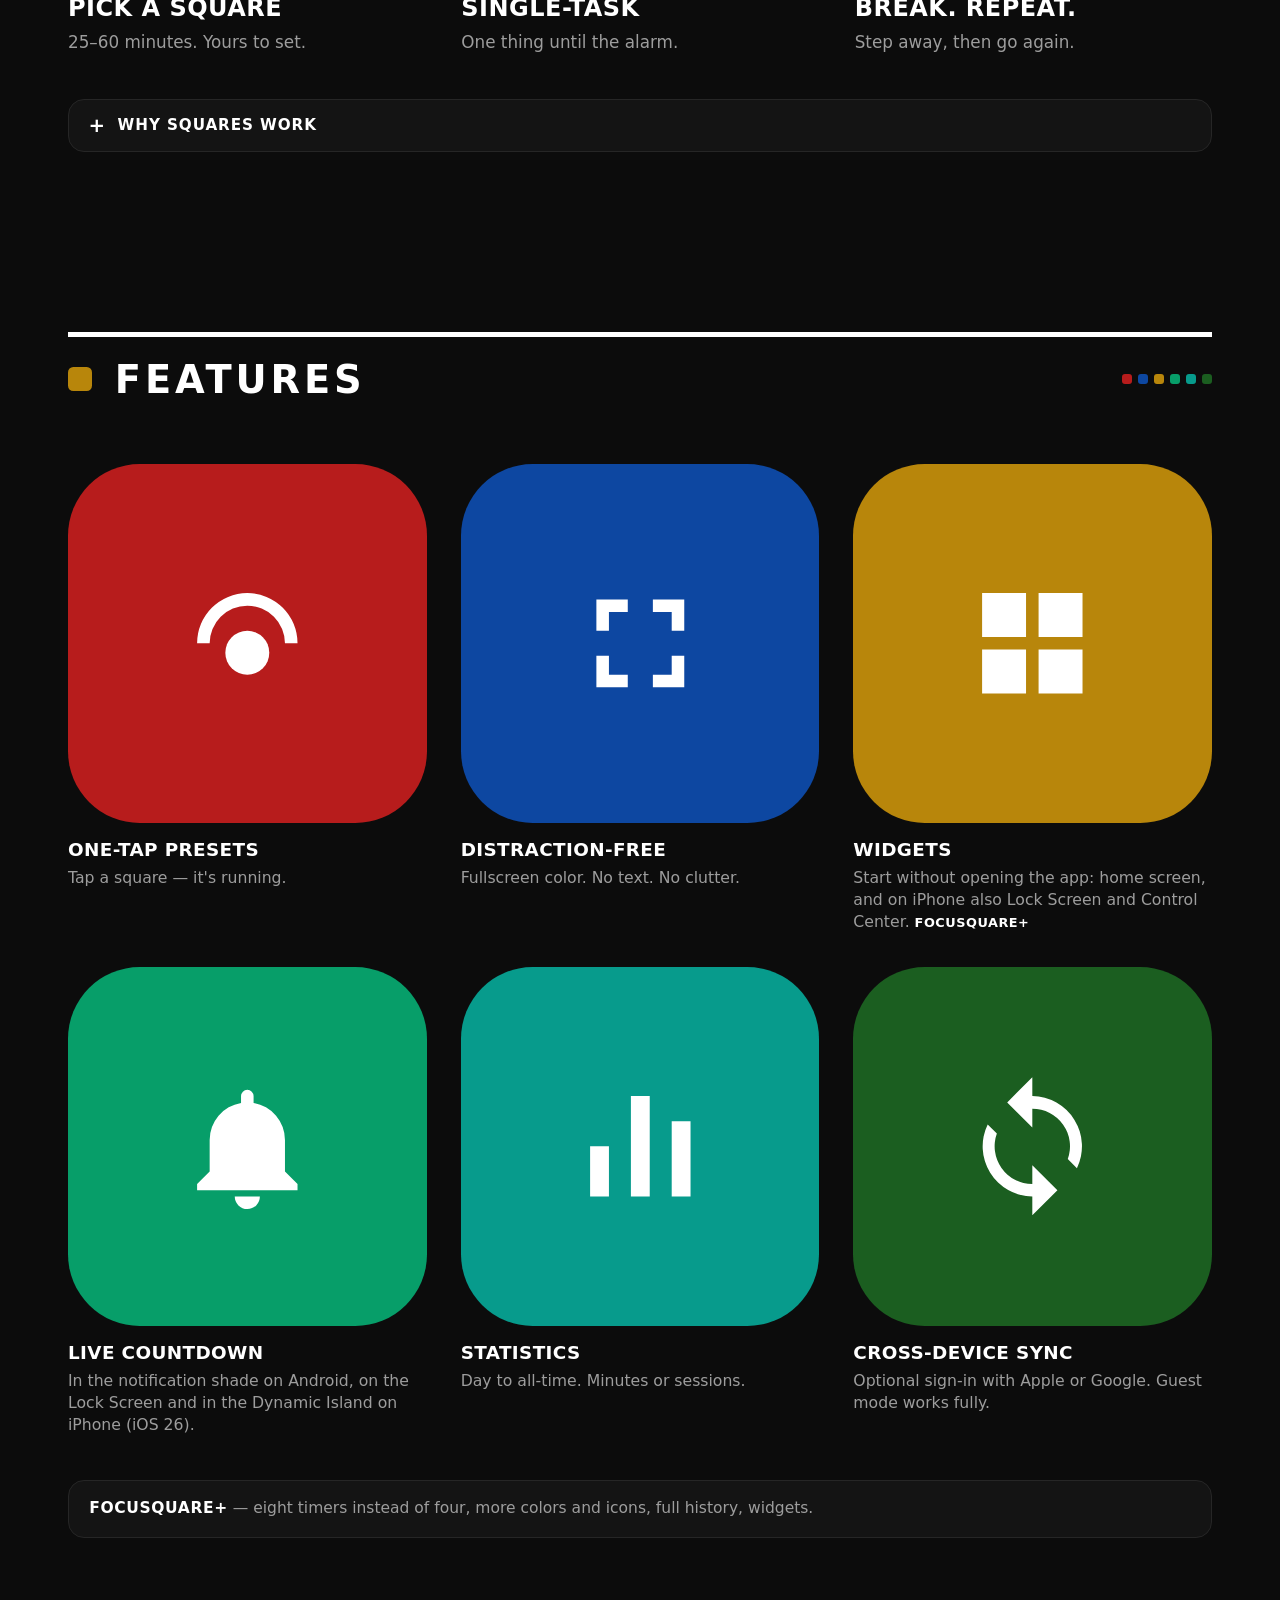
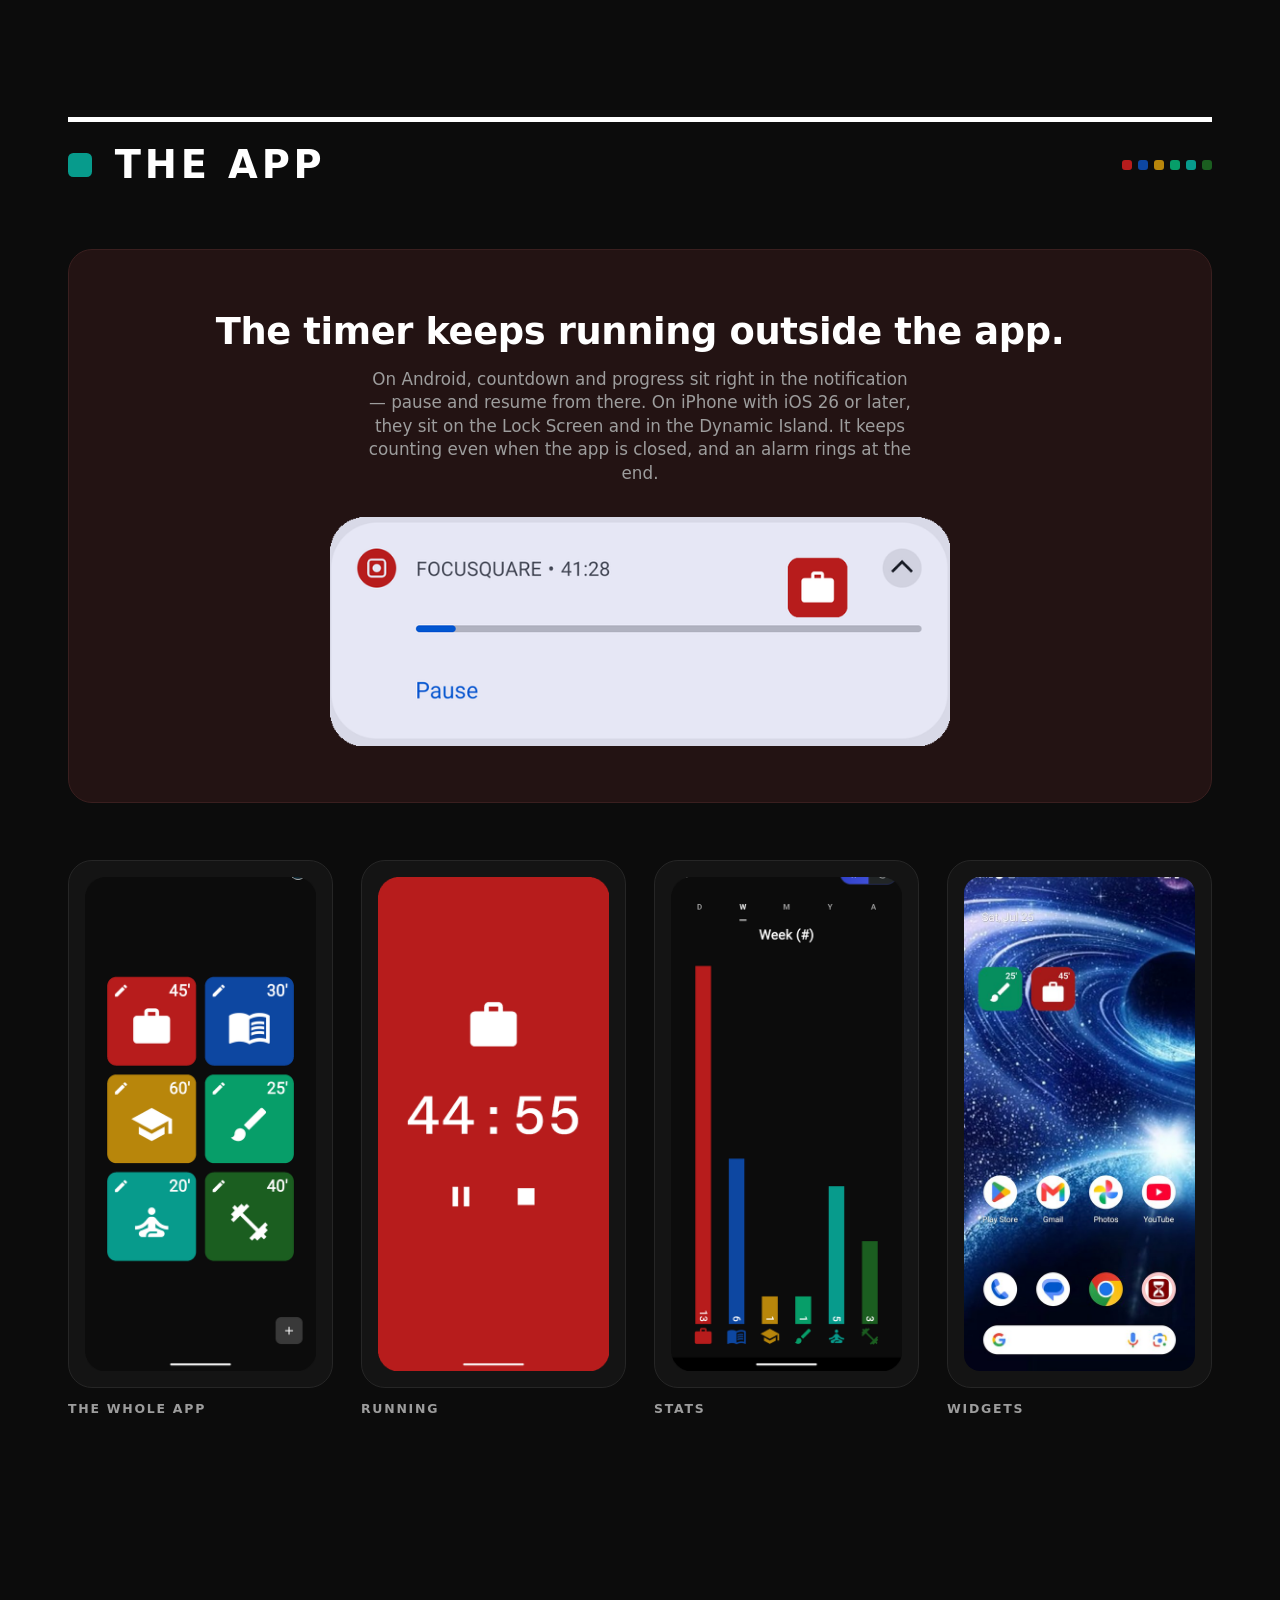
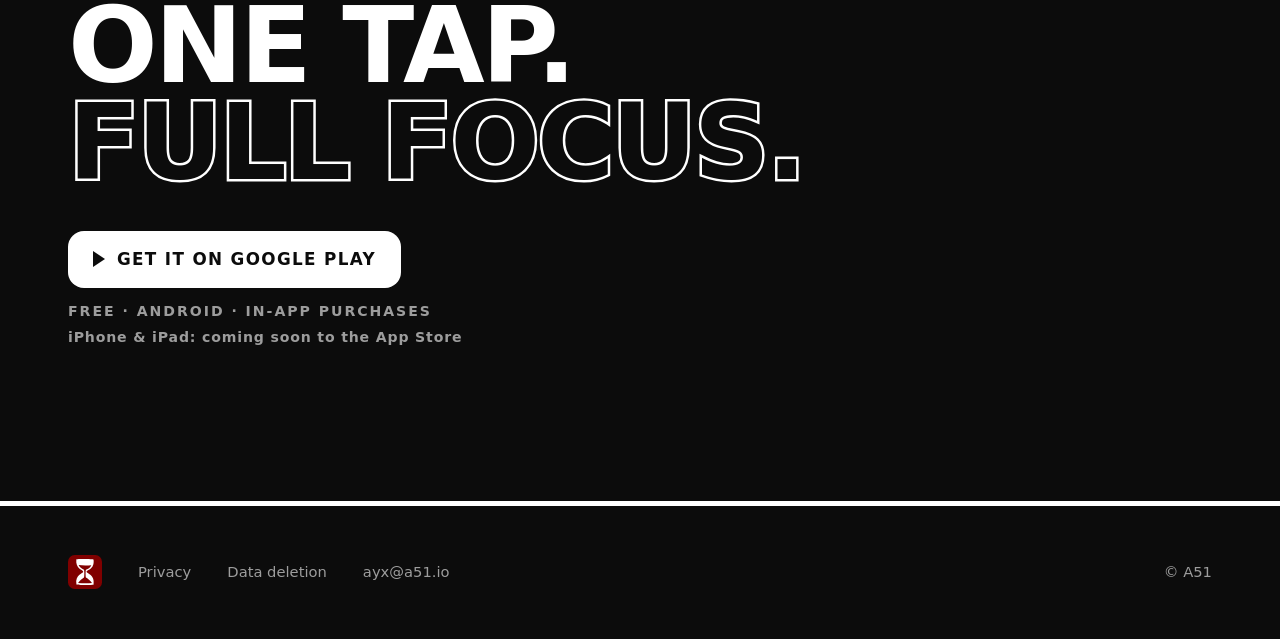
==== commit 7cd9fd61: "FOCUSQUARE: iPhone and iPad on the page The App Store page isn't live yet, so "coming soon to the Ap" ====
--- a/FOCUSQUARE/index.html
+++ b/FOCUSQUARE/index.html
@@ -4,7 +4,7 @@
 <meta charset="utf-8">
 <meta name="viewport" content="width=device-width, initial-scale=1">
 <title>FOCUSQUARE — focus timer</title>
-<meta name="description" content="FOCUSQUARE — simple focus timer for Android with 8 customizable presets and cross-device sync. One tap. Full focus.">
+<meta name="description" content="FOCUSQUARE — simple focus timer for Android, iPhone and iPad with 8 customizable presets and cross-device sync. One tap. Full focus.">
 <meta name="theme-color" content="#0C0C0C">
 <meta property="og:title" content="FOCUSQUARE — focus timer">
 <meta property="og:description" content="Simple focus timer with 8 customizable presets and cross-device sync. One tap. Full focus.">
@@ -85,6 +85,8 @@
 .play:hover{background:var(--red);color:var(--white)}
 .play:hover .tri{border-left-color:var(--white)}
 .free{margin-top:14px;color:var(--gray);font-size:.88rem;letter-spacing:.14em;text-transform:uppercase;font-weight:700}
+/* Until the App Store page is live; then an App Store button joins the Google Play one. */
+.soon{margin-top:6px;color:var(--gray);font-size:.88rem;letter-spacing:.06em;font-weight:600}
 
 .hero-art{position:relative;display:grid;grid-template-columns:1fr 1fr;gap:clamp(12px,1.8vw,22px)}
 .hero-art .hsq{aspect-ratio:1;border-radius:var(--r);display:grid;place-items:center}
@@ -207,6 +209,7 @@
         <p class="pitch">One tap. Full focus.</p>
         <a class="play" href="https://play.google.com/store/apps/details?id=io.a51.focusquare"><span class="tri" aria-hidden="true"></span>Get it on Google&nbsp;Play</a>
         <p class="free">Free &middot; Android &middot; In&#8209;app purchases</p>
+        <p class="soon">iPhone &amp; iPad: coming soon to the App&nbsp;Store</p>
       </div>
     </div>
     <div class="hero-art" aria-hidden="true">
@@ -280,13 +283,13 @@
       </li>
       <li class="feat">
         <div class="sq c-gold"><svg viewBox="0 0 24 24" aria-hidden="true"><path d="M4 4h7v7H4zM13 4h7v7h-7zM4 13h7v7H4zM13 13h7v7h-7z"/></svg></div>
-        <h3>Home-screen widgets</h3>
-        <p>Start without opening the app. <strong>FOCUSQUARE+</strong></p>
+        <h3>Widgets</h3>
+        <p>Start without opening the app: home screen, and on iPhone also Lock Screen and Control Center. <strong>FOCUSQUARE+</strong></p>
       </li>
       <li class="feat">
         <div class="sq c-green"><svg viewBox="0 0 24 24" aria-hidden="true"><path d="M12 22a2 2 0 0 0 2-2h-4a2 2 0 0 0 2 2zm6-6v-5a6 6 0 0 0-5-5.91V4a1 1 0 1 0-2 0v1.09A6 6 0 0 0 6 11v5l-2 2v1h16v-1l-2-2z"/></svg></div>
-        <h3>Live notification</h3>
-        <p>Countdown and progress in the shade.</p>
+        <h3>Live countdown</h3>
+        <p>In the notification shade on Android, on the Lock Screen and in the Dynamic Island on iPhone (iOS&nbsp;26).</p>
       </li>
       <li class="feat">
         <div class="sq c-teal"><svg viewBox="0 0 24 24" aria-hidden="true"><path d="M4 12h3v8H4zM10.5 4h3v16h-3zM17 8h3v12h-3z"/></svg></div>
@@ -296,7 +299,7 @@
       <li class="feat">
         <div class="sq c-dgreen"><svg viewBox="0 0 24 24" aria-hidden="true"><path d="M12 4V1L8 5l4 4V6a6 6 0 0 1 5.65 8.03l1.46 1.46A8 8 0 0 0 12 4zm0 14a6 6 0 0 1-5.65-8.03L4.89 8.51A8 8 0 0 0 12 20v3l4-4-4-4v3z"/></svg></div>
         <h3>Cross-device sync</h3>
-        <p>Optional sign-in. Guest mode works fully.</p>
+        <p>Optional sign-in with Apple or Google. Guest mode works fully.</p>
       </li>
     </ul>
     <p class="plus"><strong>FOCUSQUARE+</strong> — eight timers instead of four, more colors and icons, full history, widgets.</p>
@@ -307,8 +310,8 @@
       <span class="ticks" aria-hidden="true"><i class="c-red"></i><i class="c-blue"></i><i class="c-gold"></i><i class="c-green"></i><i class="c-teal"></i><i class="c-dgreen"></i></span>
     </h2>
     <div class="band">
-      <h3>The timer lives in your notification&nbsp;shade.</h3>
-      <p>Countdown and progress right in the notification — pause and resume from there. It keeps counting even if the app is killed, and rings an exact alarm at the end.</p>
+      <h3>The timer keeps running outside the&nbsp;app.</h3>
+      <p>On Android, countdown and progress sit right in the notification — pause and resume from there. On iPhone with iOS&nbsp;26 or later, they sit on the Lock Screen and in the Dynamic Island. It keeps counting even when the app is closed, and an alarm rings at the end.</p>
       <img src="img/shot-notification.png" width="720" height="265" alt="Live notification with a 41:28 countdown, progress bar and a Pause action">
     </div>
     <div class="shots">
@@ -335,6 +338,7 @@
     <h2>One tap.<br><span class="hollow">Full focus.</span></h2>
     <a class="play" href="https://play.google.com/store/apps/details?id=io.a51.focusquare"><span class="tri" aria-hidden="true"></span>Get it on Google&nbsp;Play</a>
     <p class="free">Free &middot; Android &middot; In&#8209;app purchases</p>
+    <p class="soon">iPhone &amp; iPad: coming soon to the App&nbsp;Store</p>
   </section>
 
 </main>
